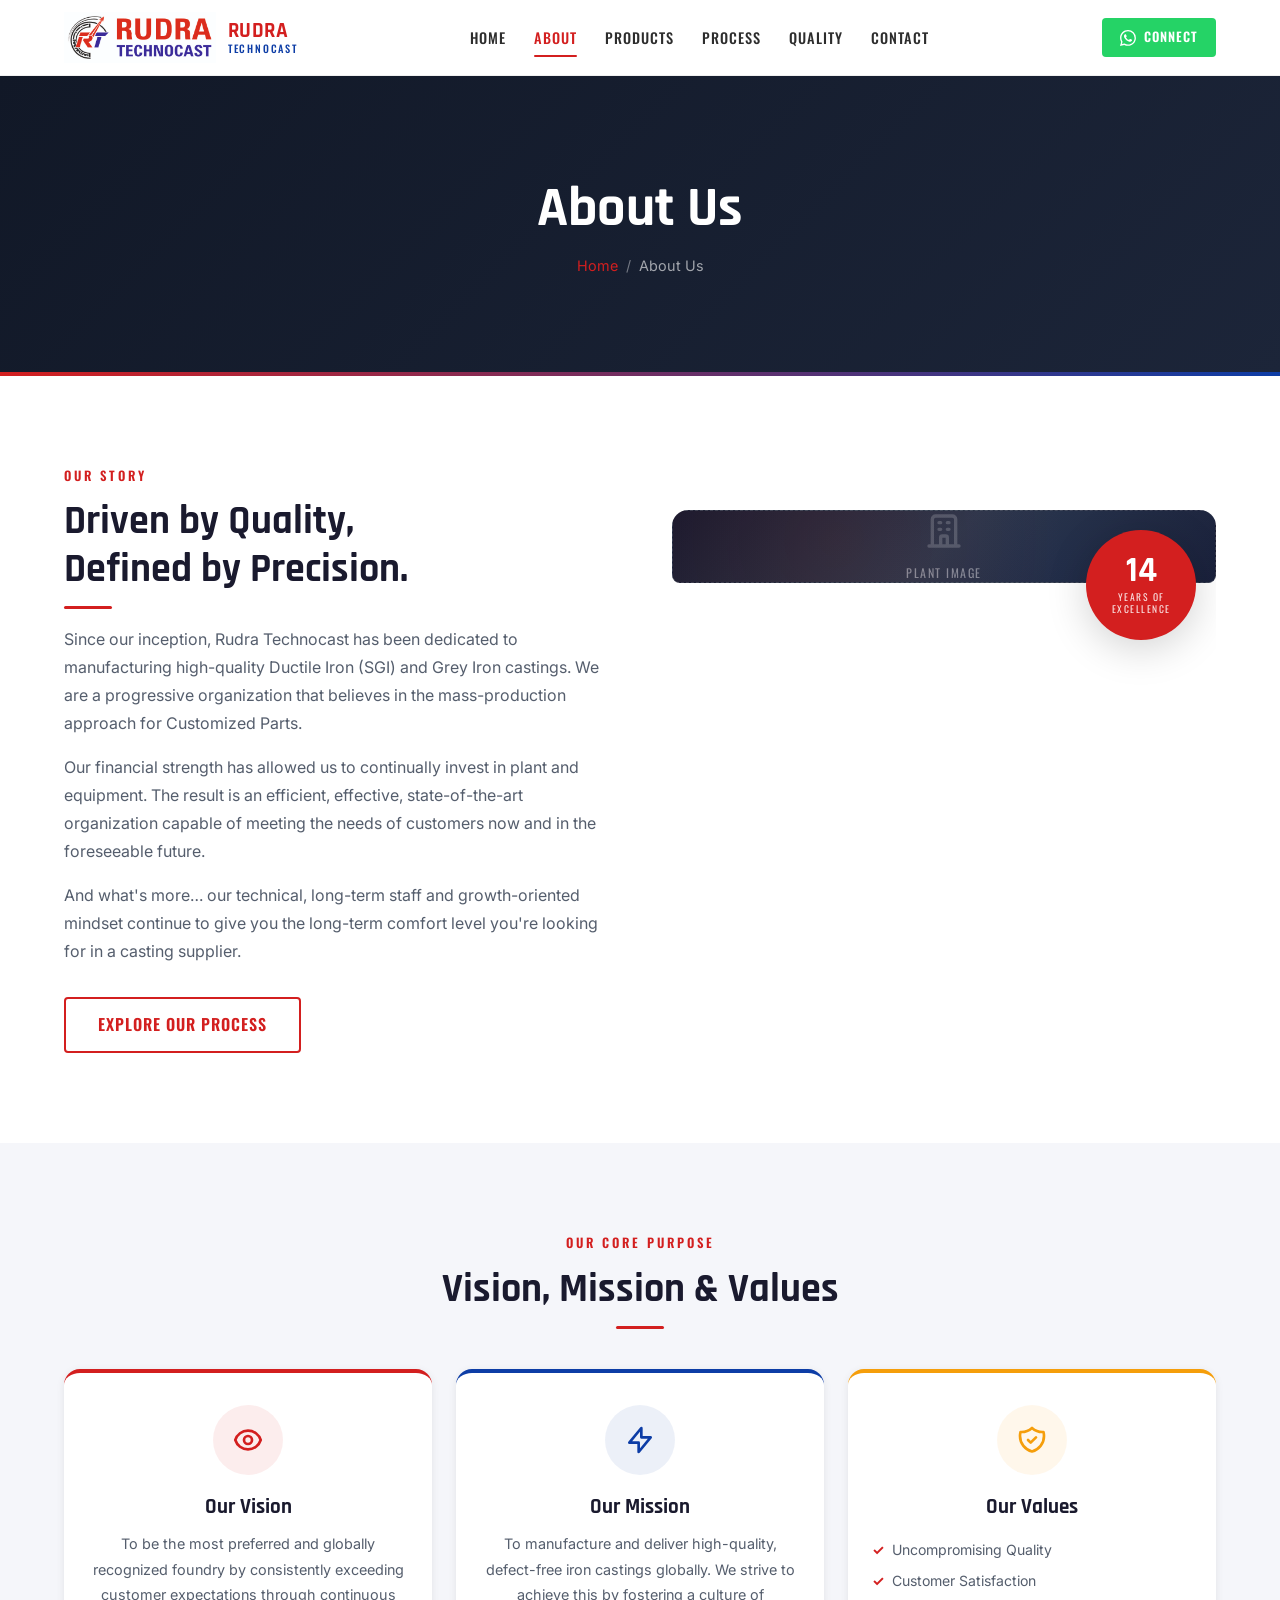
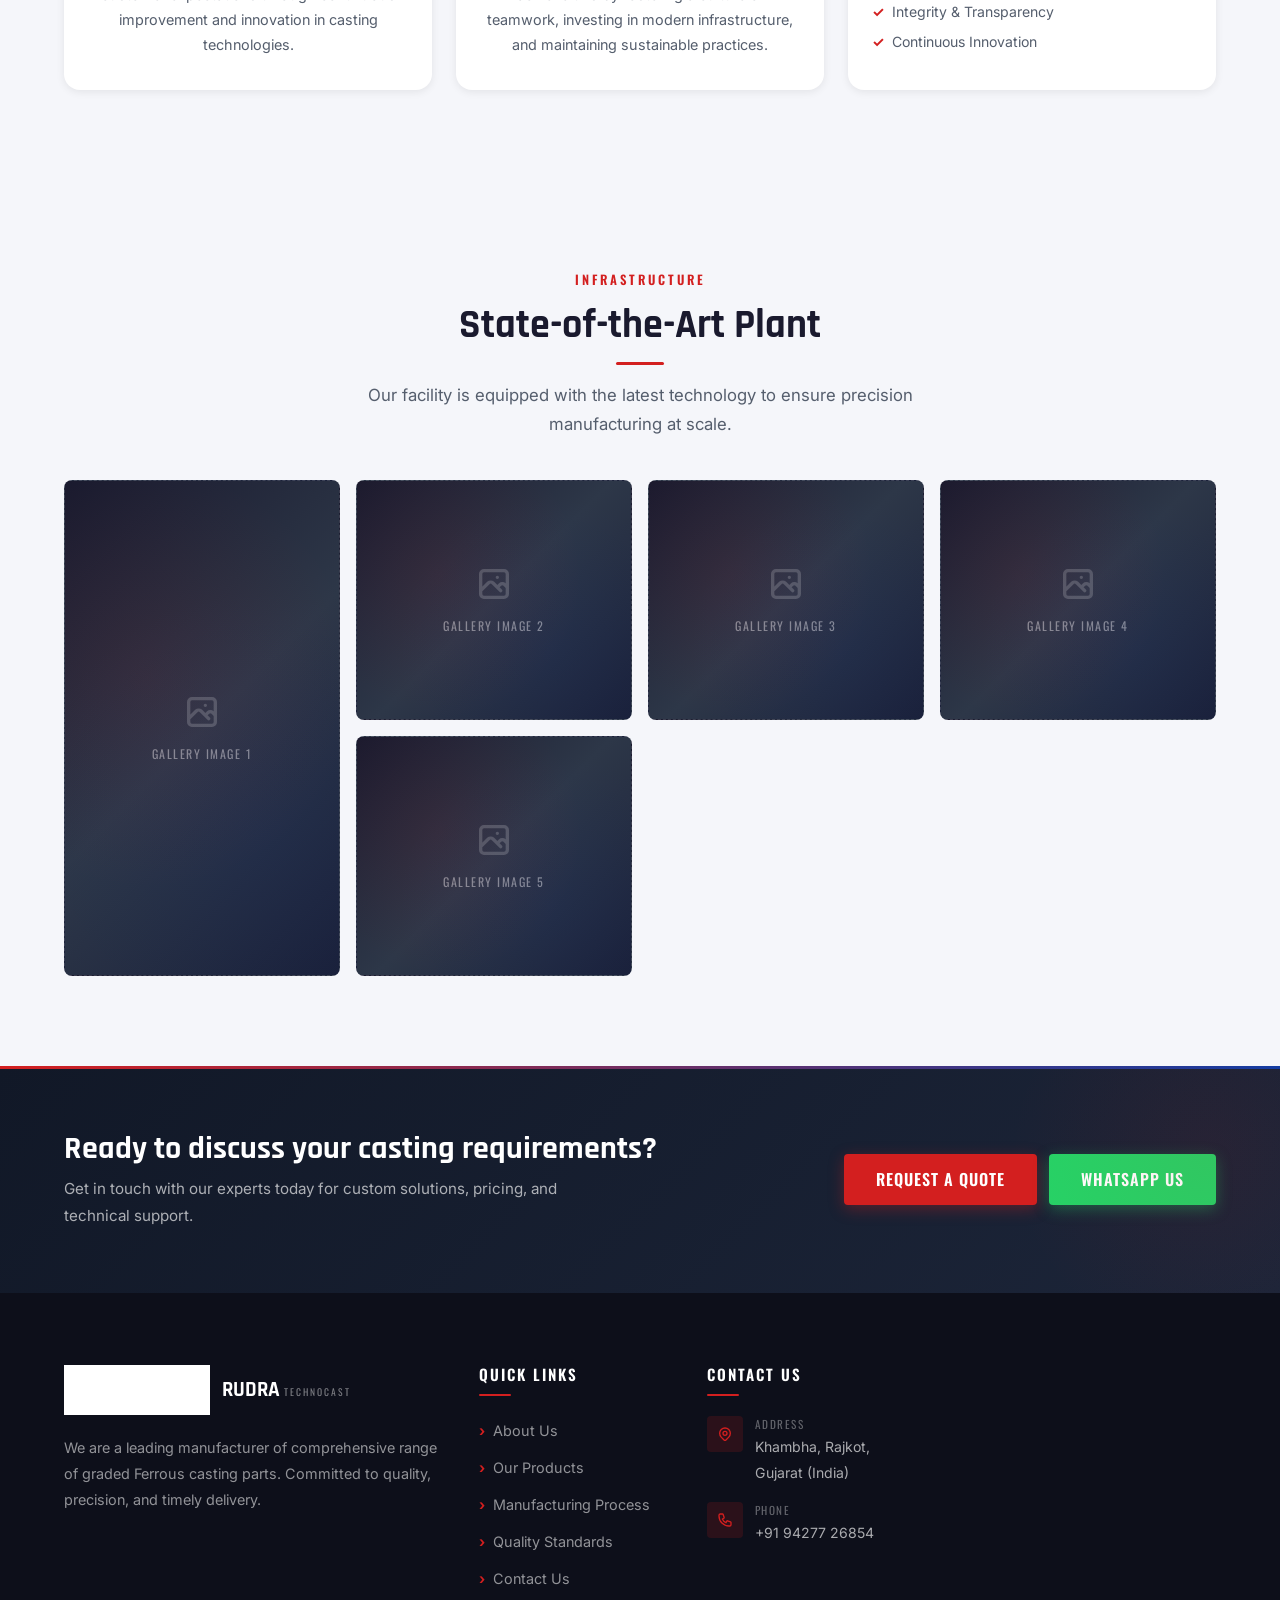
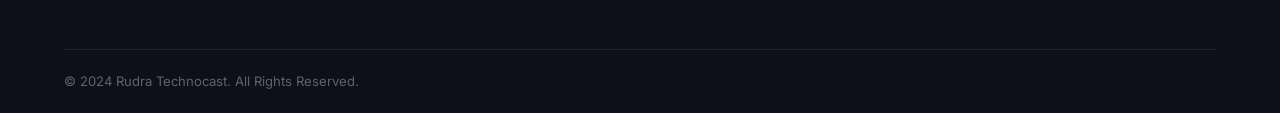
==== about.html @ 31738f76 "feat: initialize full website structure with new page layouts and stylesheet architecture" ====
<!DOCTYPE html>
<html lang="en">
<head>
  <meta charset="UTF-8">
  <meta name="viewport" content="width=device-width, initial-scale=1.0">
  <title>About Us | Rudra Technocast</title>
  <meta name="description" content="Learn about Rudra Technocast, a leading Iron Casting Manufacturer with over 14 years of experience delivering high-quality Ductile and Grey Iron parts.">
  <link rel="stylesheet" href="css/style.css">
  <link rel="stylesheet" href="css/header.css">
  <link rel="stylesheet" href="css/footer.css">
  <link rel="stylesheet" href="css/pages/about.css">
</head>
<body>

  <!-- Sidebar Overlay -->
  <div id="sidebar-overlay" class="sidebar-overlay"></div>

  <!-- Mobile Sidebar (Same as Index) -->
  <aside id="mobile-sidebar" class="mobile-sidebar">
    <div class="sidebar-header">
      <a href="index.html" class="sidebar-logo">
        <img src="RT LOGO.jpg.jpeg" alt="Rudra Technocast">
      </a>
      <button id="sidebar-close" class="sidebar-close" aria-label="Close menu">
        <svg xmlns="http://www.w3.org/2000/svg" fill="none" viewBox="0 0 24 24" stroke="currentColor" stroke-width="2">
          <path stroke-linecap="round" stroke-linejoin="round" d="M6 18L18 6M6 6l12 12" />
        </svg>
      </button>
    </div>
    <nav class="sidebar-nav">
      <a href="index.html">Home</a>
      <a href="about.html" class="active">About Us</a>
      <a href="products.html">Products</a>
      <a href="process.html">Process</a>
      <a href="quality.html">Quality</a>
      <a href="contact.html">Contact</a>
    </nav>
  </aside>

  <!-- Site Header (Same as Index) -->
  <header id="site-header">
    <div class="container header-inner">
      <a href="index.html" class="site-logo">
        <img src="RT LOGO.jpg.jpeg" alt="Rudra Technocast">
        <div class="logo-text">
          <span class="name">RUDRA</span>
          <span class="tagline">TECHNOCAST</span>
        </div>
      </a>

      <nav class="desktop-nav">
        <a href="index.html">Home</a>
        <a href="about.html" class="active">About</a>
        <a href="products.html">Products</a>
        <a href="process.html">Process</a>
        <a href="quality.html">Quality</a>
        <a href="contact.html">Contact</a>
      </nav>

      <div class="header-cta">
        <a href="https://wa.me/919427726854" class="header-wa-btn" target="_blank" rel="noopener">
          <svg xmlns="http://www.w3.org/2000/svg" fill="currentColor" viewBox="0 0 16 16"><path d="M13.601 2.326A7.85 7.85 0 0 0 7.994 0C3.627 0 .068 3.558.064 7.926c0 1.399.366 2.76 1.057 3.965L0 16l4.204-1.102a7.9 7.9 0 0 0 3.79.965h.004c4.368 0 7.926-3.558 7.93-7.93A7.9 7.9 0 0 0 13.6 2.326zM7.994 14.521a6.6 6.6 0 0 1-3.356-.92l-.24-.144-2.494.654.666-2.433-.156-.251a6.56 6.56 0 0 1-1.007-3.505c0-3.626 2.957-6.584 6.591-6.584a6.56 6.56 0 0 1 4.66 1.931 6.56 6.56 0 0 1 1.928 4.66c-.004 3.639-2.961 6.592-6.592 6.592m3.615-4.934c-.197-.099-1.17-.578-1.353-.646-.182-.065-.315-.099-.445.099-.133.197-.513.646-.627.775-.114.133-.232.148-.43.05-.197-.1-.836-.308-1.592-.985-.59-.525-.985-1.175-1.103-1.372-.114-.198-.011-.304.088-.403.087-.088.197-.232.296-.346.1-.114.133-.198.198-.33.065-.134.034-.248-.015-.347-.05-.099-.445-1.076-.612-1.47-.16-.389-.323-.335-.445-.34-.114-.007-.247-.007-.38-.007a.73.73 0 0 0-.529.247c-.182.198-.691.677-.691 1.654s.71 1.916.81 2.049c.098.133 1.394 2.132 3.383 2.992.47.205.84.326 1.129.418.475.152.904.129 1.246.08.38-.058 1.171-.48 1.338-.943.164-.464.164-.86.114-.943-.049-.084-.182-.133-.38-.232z"/></svg>
          Connect
        </a>
        <button id="hamburger-btn" class="hamburger" aria-label="Toggle menu">
          <span></span><span></span><span></span>
        </button>
      </div>
    </div>
  </header>

  <!-- Page Hero -->
  <div class="page-hero">
    <div class="page-hero-content fade-in">
      <h1>About Us</h1>
      <div class="breadcrumb">
        <a href="index.html">Home</a> <span>/</span> About Us
      </div>
    </div>
  </div>

  <!-- Company Story -->
  <section class="section about-story">
    <div class="container">
      <div class="about-story-grid">
        <div class="about-story-text fade-in-left">
          <span class="section-label">Our Story</span>
          <h2 class="section-title">Driven by Quality,<br>Defined by Precision.</h2>
          <p>Since our inception, Rudra Technocast has been dedicated to manufacturing high-quality Ductile Iron (SGI) and Grey Iron castings. We are a progressive organization that believes in the mass-production approach for Customized Parts.</p>
          <p>Our financial strength has allowed us to continually invest in plant and equipment. The result is an efficient, effective, state-of-the-art organization capable of meeting the needs of customers now and in the foreseeable future.</p>
          <p>And what's more… our technical, long-term staff and growth-oriented mindset continue to give you the long-term comfort level you're looking for in a casting supplier.</p>
          <a href="process.html" class="btn btn-outline-red">Explore Our Process</a>
        </div>
        <div class="about-story-img fade-in-right">
          <div class="img-placeholder">
            <svg xmlns="http://www.w3.org/2000/svg" fill="none" viewBox="0 0 24 24" stroke="currentColor" stroke-width="2"><path stroke-linecap="round" stroke-linejoin="round" d="M19 21V5a2 2 0 00-2-2H7a2 2 0 00-2 2v16m14 0h2m-2 0h-5m-9 0H3m2 0h5M9 7h1m-1 4h1m4-4h1m-1 4h1m-5 10v-5a1 1 0 011-1h2a1 1 0 011 1v5m-4 0h4"/></svg>
            Plant Image
          </div>
          <div class="experience-badge">
            <span class="years" data-counter="14">0</span>
            <span class="label">Years Of<br>Excellence</span>
          </div>
        </div>
      </div>
    </div>
  </section>

  <!-- Vision, Mission, Values -->
  <section class="section vision-mission">
    <div class="container">
      <div class="text-center fade-in">
        <span class="section-label">Our Core Purpose</span>
        <h2 class="section-title center">Vision, Mission & Values</h2>
      </div>

      <div class="vm-grid">
        <div class="vm-card vision-card fade-in" style="transition-delay: 0.1s">
          <div class="vm-icon">
            <svg xmlns="http://www.w3.org/2000/svg" fill="none" viewBox="0 0 24 24" stroke="currentColor" stroke-width="2"><path stroke-linecap="round" stroke-linejoin="round" d="M15 12a3 3 0 11-6 0 3 3 0 016 0z"/><path stroke-linecap="round" stroke-linejoin="round" d="M2.458 12C3.732 7.943 7.523 5 12 5c4.478 0 8.268 2.943 9.542 7-1.274 4.057-5.064 7-9.542 7-4.477 0-8.268-2.943-9.542-7z"/></svg>
          </div>
          <h3>Our Vision</h3>
          <p>To be the most preferred and globally recognized foundry by consistently exceeding customer expectations through continuous improvement and innovation in casting technologies.</p>
        </div>

        <div class="vm-card mission-card fade-in" style="transition-delay: 0.2s">
          <div class="vm-icon">
            <svg xmlns="http://www.w3.org/2000/svg" fill="none" viewBox="0 0 24 24" stroke="currentColor" stroke-width="2"><path stroke-linecap="round" stroke-linejoin="round" d="M13 10V3L4 14h7v7l9-11h-7z"/></svg>
          </div>
          <h3>Our Mission</h3>
          <p>To manufacture and deliver high-quality, defect-free iron castings globally. We strive to achieve this by fostering a culture of teamwork, investing in modern infrastructure, and maintaining sustainable practices.</p>
        </div>

        <div class="vm-card values-card fade-in" style="transition-delay: 0.3s">
          <div class="vm-icon">
            <svg xmlns="http://www.w3.org/2000/svg" fill="none" viewBox="0 0 24 24" stroke="currentColor" stroke-width="2"><path stroke-linecap="round" stroke-linejoin="round" d="M9 12l2 2 4-4m5.618-4.016A11.955 11.955 0 0112 2.944a11.955 11.955 0 01-8.618 3.04A12.02 12.02 0 003 9c0 5.591 3.824 10.29 9 11.622 5.176-1.332 9-6.03 9-11.622 0-1.042-.133-2.052-.382-3.016z"/></svg>
          </div>
          <h3>Our Values</h3>
          <ul class="vm-list">
            <li>Uncompromising Quality</li>
            <li>Customer Satisfaction</li>
            <li>Integrity & Transparency</li>
            <li>Continuous Innovation</li>
          </ul>
        </div>
      </div>
    </div>
  </section>

  <!-- Plant Gallery -->
  <section class="section plant-gallery">
    <div class="container">
      <div class="text-center fade-in">
        <span class="section-label">Infrastructure</span>
        <h2 class="section-title center">State-of-the-Art Plant</h2>
        <p class="section-subtitle center">Our facility is equipped with the latest technology to ensure precision manufacturing at scale.</p>
      </div>

      <div class="gallery-grid">
        <div class="gallery-item fade-in">
          <div class="img-placeholder">
            <svg xmlns="http://www.w3.org/2000/svg" fill="none" viewBox="0 0 24 24" stroke="currentColor" stroke-width="2"><path stroke-linecap="round" stroke-linejoin="round" d="M4 16l4.586-4.586a2 2 0 012.828 0L16 16m-2-2l1.586-1.586a2 2 0 012.828 0L20 14m-6-6h.01M6 20h12a2 2 0 002-2V6a2 2 0 00-2-2H6a2 2 0 00-2 2v12a2 2 0 002 2z"/></svg>
            Gallery Image 1
          </div>
          <div class="gallery-overlay">
            <svg xmlns="http://www.w3.org/2000/svg" fill="none" viewBox="0 0 24 24" stroke="currentColor" stroke-width="2"><path stroke-linecap="round" stroke-linejoin="round" d="M21 21l-6-6m2-5a7 7 0 11-14 0 7 7 0 0114 0zM10 7v3m0 0v3m0-3h3m-3 0H7"/></svg>
          </div>
        </div>
        <div class="gallery-item fade-in" style="transition-delay: 0.1s">
          <div class="img-placeholder">
            <svg xmlns="http://www.w3.org/2000/svg" fill="none" viewBox="0 0 24 24" stroke="currentColor" stroke-width="2"><path stroke-linecap="round" stroke-linejoin="round" d="M4 16l4.586-4.586a2 2 0 012.828 0L16 16m-2-2l1.586-1.586a2 2 0 012.828 0L20 14m-6-6h.01M6 20h12a2 2 0 002-2V6a2 2 0 00-2-2H6a2 2 0 00-2 2v12a2 2 0 002 2z"/></svg>
            Gallery Image 2
          </div>
        </div>
        <div class="gallery-item fade-in" style="transition-delay: 0.2s">
          <div class="img-placeholder">
            <svg xmlns="http://www.w3.org/2000/svg" fill="none" viewBox="0 0 24 24" stroke="currentColor" stroke-width="2"><path stroke-linecap="round" stroke-linejoin="round" d="M4 16l4.586-4.586a2 2 0 012.828 0L16 16m-2-2l1.586-1.586a2 2 0 012.828 0L20 14m-6-6h.01M6 20h12a2 2 0 002-2V6a2 2 0 00-2-2H6a2 2 0 00-2 2v12a2 2 0 002 2z"/></svg>
            Gallery Image 3
          </div>
        </div>
        <div class="gallery-item fade-in" style="transition-delay: 0.3s">
          <div class="img-placeholder">
            <svg xmlns="http://www.w3.org/2000/svg" fill="none" viewBox="0 0 24 24" stroke="currentColor" stroke-width="2"><path stroke-linecap="round" stroke-linejoin="round" d="M4 16l4.586-4.586a2 2 0 012.828 0L16 16m-2-2l1.586-1.586a2 2 0 012.828 0L20 14m-6-6h.01M6 20h12a2 2 0 002-2V6a2 2 0 00-2-2H6a2 2 0 00-2 2v12a2 2 0 002 2z"/></svg>
            Gallery Image 4
          </div>
        </div>
        <div class="gallery-item fade-in" style="transition-delay: 0.4s">
          <div class="img-placeholder">
            <svg xmlns="http://www.w3.org/2000/svg" fill="none" viewBox="0 0 24 24" stroke="currentColor" stroke-width="2"><path stroke-linecap="round" stroke-linejoin="round" d="M4 16l4.586-4.586a2 2 0 012.828 0L16 16m-2-2l1.586-1.586a2 2 0 012.828 0L20 14m-6-6h.01M6 20h12a2 2 0 002-2V6a2 2 0 00-2-2H6a2 2 0 00-2 2v12a2 2 0 002 2z"/></svg>
            Gallery Image 5
          </div>
        </div>
      </div>
    </div>
  </section>

  <!-- Pre-Footer CTA (Same as Index) -->
  <section class="cta-strip">
    <div class="container cta-strip-inner fade-in">
      <div class="cta-strip-text">
        <h2>Ready to discuss your casting requirements?</h2>
        <p>Get in touch with our experts today for custom solutions, pricing, and technical support.</p>
      </div>
      <div class="cta-strip-btns">
        <a href="contact.html" class="btn btn-primary">Request a Quote</a>
        <a href="https://wa.me/919427726854" class="btn btn-whatsapp" target="_blank" rel="noopener">WhatsApp Us</a>
      </div>
    </div>
  </section>

  <!-- Site Footer (Same as Index) -->
  <footer id="site-footer">
    <div class="container">
      <div class="footer-grid">
        <div class="footer-col footer-brand">
          <a href="index.html" class="footer-logo">
            <img src="RT LOGO.jpg.jpeg" alt="Rudra Technocast">
            <div class="footer-logo-text">
              <span class="name">RUDRA</span>
              <span class="tagline">TECHNOCAST</span>
            </div>
          </a>
          <p>We are a leading manufacturer of comprehensive range of graded Ferrous casting parts. Committed to quality, precision, and timely delivery.</p>
        </div>

        <div class="footer-col">
          <h4>Quick Links</h4>
          <div class="footer-links">
            <a href="about.html">About Us</a>
            <a href="products.html">Our Products</a>
            <a href="process.html">Manufacturing Process</a>
            <a href="quality.html">Quality Standards</a>
            <a href="contact.html">Contact Us</a>
          </div>
        </div>

        <div class="footer-col">
          <h4>Contact Us</h4>
          <div class="footer-contact">
            <div class="footer-contact-item">
              <div class="icon"><svg xmlns="http://www.w3.org/2000/svg" fill="none" viewBox="0 0 24 24" stroke="currentColor" stroke-width="2"><path stroke-linecap="round" stroke-linejoin="round" d="M17.657 16.657L13.414 20.9a1.998 1.998 0 01-2.827 0l-4.244-4.243a8 8 0 1111.314 0z"/><path stroke-linecap="round" stroke-linejoin="round" d="M15 11a3 3 0 11-6 0 3 3 0 016 0z"/></svg></div>
              <div class="info">
                <span class="label">Address</span>
                <span>Khambha, Rajkot, Gujarat (India)</span>
              </div>
            </div>
            <div class="footer-contact-item">
              <div class="icon"><svg xmlns="http://www.w3.org/2000/svg" fill="none" viewBox="0 0 24 24" stroke="currentColor" stroke-width="2"><path stroke-linecap="round" stroke-linejoin="round" d="M3 5a2 2 0 012-2h3.28a1 1 0 01.948.684l1.498 4.493a1 1 0 01-.502 1.21l-2.257 1.13a11.042 11.042 0 005.516 5.516l1.13-2.257a1 1 0 011.21-.502l4.493 1.498a1 1 0 01.684.949V19a2 2 0 01-2 2h-1C9.716 21 3 14.284 3 6V5z"/></svg></div>
              <div class="info">
                <span class="label">Phone</span>
                <a href="tel:+919427726854">+91 94277 26854</a>
              </div>
            </div>
          </div>
        </div>
      </div>
      <div class="footer-bottom">
        <p>&copy; 2024 Rudra Technocast. All Rights Reserved.</p>
      </div>
    </div>
  </footer>

  <script src="js/main.js"></script>
</body>
</html>
---- css/style.css ----
/* ============================================================
   RUDRA TECHNOCAST — Global Design System
   style.css | Root Variables · Reset · Typography · Utilities
   ============================================================ */

@import url('https://fonts.googleapis.com/css2?family=Rajdhani:wght@400;500;600;700&family=Inter:wght@300;400;500;600;700&family=Oswald:wght@400;500;600;700&display=swap');

/* ── CSS Custom Properties ─────────────────────────────────── */
:root {
  /* Brand Colors (from logo) */
  --red:          #D31F1F;
  --red-dark:     #A81515;
  --red-light:    #E84040;
  --blue:         #0D3DA6;
  --blue-dark:    #082C82;
  --blue-light:   #1A52C5;

  /* Neutral Palette */
  --white:        #FFFFFF;
  --off-white:    #F5F6FA;
  --gray-50:      #F8F9FA;
  --gray-100:     #EFEFEF;
  --gray-200:     #E0E0E0;
  --gray-400:     #9E9E9E;
  --gray-600:     #616161;
  --gray-800:     #2D2D2D;
  --dark:         #111827;
  --dark-alt:     #1C2539;

  /* Functional Colors */
  --whatsapp:     #25D366;
  --whatsapp-dk:  #1ebe5a;
  --text-primary:   #1A1A2E;
  --text-secondary: #555E6D;
  --text-muted:     #8A94A6;

  /* Spacing */
  --sp-1:  4px;
  --sp-2:  8px;
  --sp-3:  12px;
  --sp-4:  16px;
  --sp-5:  20px;
  --sp-6:  24px;
  --sp-8:  32px;
  --sp-10: 40px;
  --sp-12: 48px;
  --sp-16: 64px;
  --sp-20: 80px;
  --sp-24: 96px;

  /* Layout */
  --container:    1200px;
  --header-h:     76px;
  --section-pad:  90px;

  /* Typography */
  --font-heading: 'Rajdhani', sans-serif;
  --font-body:    'Inter', sans-serif;
  --font-label:   'Oswald', sans-serif;

  /* Shadows */
  --shadow-sm:  0 2px 8px rgba(0,0,0,.08);
  --shadow-md:  0 4px 20px rgba(0,0,0,.12);
  --shadow-lg:  0 8px 40px rgba(0,0,0,.18);
  --shadow-xl:  0 16px 60px rgba(0,0,0,.24);

  /* Radius */
  --r-sm: 4px;
  --r-md: 8px;
  --r-lg: 16px;
  --r-xl: 24px;

  /* Transitions */
  --tr-fast:   150ms ease;
  --tr-normal: 280ms ease;
  --tr-slow:   450ms cubic-bezier(.25,.46,.45,.94);
}

/* ── Reset & Base ──────────────────────────────────────────── */
*, *::before, *::after { box-sizing: border-box; margin: 0; padding: 0; }

html {
  font-size: 16px;
  scroll-behavior: smooth;
  -webkit-text-size-adjust: 100%;
}

body {
  font-family: var(--font-body);
  color: var(--text-primary);
  background: var(--white);
  line-height: 1.6;
  overflow-x: hidden;
}

img { display: block; max-width: 100%; height: auto; }
a  { text-decoration: none; color: inherit; }
ul, ol { list-style: none; }
button { cursor: pointer; border: none; background: none; font-family: inherit; }
input, textarea, select { font-family: inherit; }

/* ── Container ────────────────────────────────────────────── */
.container {
  width: 100%;
  max-width: var(--container);
  margin: 0 auto;
  padding: 0 var(--sp-6);
}

/* ── Typography ───────────────────────────────────────────── */
h1, h2, h3, h4, h5, h6 {
  font-family: var(--font-heading);
  line-height: 1.2;
  font-weight: 700;
  color: var(--text-primary);
}

h1 { font-size: clamp(2rem, 5vw, 3.5rem); }
h2 { font-size: clamp(1.6rem, 3.5vw, 2.5rem); }
h3 { font-size: clamp(1.25rem, 2.5vw, 1.8rem); }
h4 { font-size: clamp(1rem, 2vw, 1.35rem); }
h5 { font-size: 1.1rem; }
h6 { font-size: 1rem; }

p {
  font-size: clamp(.9rem, 1.5vw, 1rem);
  color: var(--text-secondary);
  line-height: 1.75;
}

/* ── Section Headings ─────────────────────────────────────── */
.section-label {
  font-family: var(--font-label);
  font-size: .8rem;
  font-weight: 600;
  letter-spacing: 3px;
  text-transform: uppercase;
  color: var(--red);
  display: block;
  margin-bottom: var(--sp-3);
}

.section-title {
  font-family: var(--font-heading);
  font-weight: 700;
  color: var(--text-primary);
  margin-bottom: var(--sp-4);
  position: relative;
}

.section-title.white { color: var(--white); }

.section-title::after {
  content: '';
  display: block;
  width: 48px;
  height: 3px;
  background: var(--red);
  margin-top: var(--sp-3);
  border-radius: 2px;
}

.section-title.center::after { margin-left: auto; margin-right: auto; }

.section-subtitle {
  font-size: clamp(.9rem, 1.5vw, 1.05rem);
  color: var(--text-secondary);
  max-width: 620px;
  line-height: 1.75;
}

.section-subtitle.center { margin: 0 auto; text-align: center; }
.section-subtitle.white { color: rgba(255,255,255,.75); }

/* ── Buttons ──────────────────────────────────────────────── */
.btn {
  display: inline-flex;
  align-items: center;
  gap: var(--sp-2);
  padding: 13px 32px;
  font-family: var(--font-label);
  font-size: 1rem;
  font-weight: 600;
  letter-spacing: 1px;
  text-transform: uppercase;
  border-radius: var(--r-sm);
  transition: all var(--tr-normal);
  position: relative;
  overflow: hidden;
  white-space: nowrap;
}

.btn::before {
  content: '';
  position: absolute;
  inset: 0;
  background: rgba(255,255,255,.12);
  opacity: 0;
  transition: opacity var(--tr-fast);
}

.btn:hover::before { opacity: 1; }

.btn-primary {
  background: var(--red);
  color: var(--white);
  box-shadow: 0 4px 15px rgba(211,31,31,.35);
}
.btn-primary:hover {
  background: var(--red-dark);
  box-shadow: 0 6px 20px rgba(211,31,31,.45);
  transform: translateY(-2px);
}

.btn-secondary {
  background: var(--blue);
  color: var(--white);
  box-shadow: 0 4px 15px rgba(13,61,166,.3);
}
.btn-secondary:hover {
  background: var(--blue-dark);
  transform: translateY(-2px);
}

.btn-outline {
  background: transparent;
  color: var(--white);
  border: 2px solid var(--white);
}
.btn-outline:hover {
  background: var(--white);
  color: var(--red);
}

.btn-outline-red {
  background: transparent;
  color: var(--red);
  border: 2px solid var(--red);
}
.btn-outline-red:hover {
  background: var(--red);
  color: var(--white);
}

.btn-whatsapp {
  background: var(--whatsapp);
  color: var(--white);
  box-shadow: 0 4px 15px rgba(37,211,102,.35);
}
.btn-whatsapp:hover {
  background: var(--whatsapp-dk);
  transform: translateY(-2px);
  box-shadow: 0 6px 20px rgba(37,211,102,.45);
}

.btn-sm {
  padding: 9px 20px;
  font-size: .85rem;
}

.btn-lg {
  padding: 16px 44px;
  font-size: 1.1rem;
}

/* ── Image Placeholder ────────────────────────────────────── */
.img-placeholder {
  background: linear-gradient(135deg, #1a1a2e 0%, #2d3748 50%, #1a2039 100%);
  display: flex;
  flex-direction: column;
  align-items: center;
  justify-content: center;
  color: rgba(255,255,255,.45);
  font-family: var(--font-label);
  font-size: .75rem;
  letter-spacing: 1.5px;
  text-transform: uppercase;
  text-align: center;
  gap: var(--sp-3);
  border: 1px dashed rgba(255,255,255,.15);
  border-radius: var(--r-md);
  position: relative;
  overflow: hidden;
  width: 100%;
}

.img-placeholder::before {
  content: '';
  position: absolute;
  inset: 0;
  background: radial-gradient(circle at 30% 40%, rgba(211,31,31,.08) 0%, transparent 60%),
              radial-gradient(circle at 70% 70%, rgba(13,61,166,.08) 0%, transparent 60%);
}

.img-placeholder svg {
  width: 40px;
  height: 40px;
  opacity: .4;
}

/* ── Section Utilities ────────────────────────────────────── */
.section { padding: var(--section-pad) 0; }
.section-sm { padding: 60px 0; }
.section-lg { padding: 120px 0; }

.bg-white   { background: var(--white); }
.bg-gray    { background: var(--off-white); }
.bg-dark    { background: var(--dark); }
.bg-dark-alt{ background: var(--dark-alt); }
.bg-red     { background: var(--red); }
.bg-blue    { background: var(--blue); }

.text-center { text-align: center; }
.text-white  { color: var(--white); }
.text-red    { color: var(--red); }

/* ── Grid Utilities ───────────────────────────────────────── */
.grid-2 { display: grid; grid-template-columns: repeat(2, 1fr); gap: var(--sp-8); }
.grid-3 { display: grid; grid-template-columns: repeat(3, 1fr); gap: var(--sp-6); }
.grid-4 { display: grid; grid-template-columns: repeat(4, 1fr); gap: var(--sp-6); }

/* ── Divider ──────────────────────────────────────────────── */
.divider {
  width: 56px; height: 4px;
  background: linear-gradient(90deg, var(--red), var(--blue));
  border-radius: 2px;
  margin: var(--sp-4) 0;
}
.divider.center { margin: var(--sp-4) auto; }

/* ── Page Hero Banner ─────────────────────────────────────── */
.page-hero {
  height: 300px;
  background: linear-gradient(135deg, var(--dark) 0%, var(--dark-alt) 100%);
  display: flex;
  align-items: center;
  justify-content: center;
  text-align: center;
  margin-top: var(--header-h);
  position: relative;
  overflow: hidden;
}

.page-hero::before {
  content: '';
  position: absolute;
  inset: 0;
  background: url('../assets/images/hero/hero-bg.jpg') center/cover no-repeat;
  opacity: .18;
}

.page-hero::after {
  content: '';
  position: absolute;
  bottom: 0; left: 0;
  width: 100%; height: 4px;
  background: linear-gradient(90deg, var(--red), var(--blue));
}

.page-hero-content { position: relative; z-index: 1; }

.page-hero-content h1 {
  color: var(--white);
  margin-bottom: var(--sp-3);
}

.breadcrumb {
  display: flex;
  align-items: center;
  gap: var(--sp-2);
  justify-content: center;
  font-size: .9rem;
  color: rgba(255,255,255,.6);
}

.breadcrumb a { color: var(--red); }
.breadcrumb a:hover { color: var(--red-light); }
.breadcrumb span { color: rgba(255,255,255,.4); }

/* ── Scrollbar ────────────────────────────────────────────── */
::-webkit-scrollbar { width: 6px; }
::-webkit-scrollbar-track { background: var(--gray-100); }
::-webkit-scrollbar-thumb { background: var(--red); border-radius: 3px; }

/* ── Selection ────────────────────────────────────────────── */
::selection { background: var(--red); color: var(--white); }

/* ── Fade-in Animation (Intersection Observer) ────────────── */
.fade-in {
  opacity: 0;
  transform: translateY(30px);
  transition: opacity .6s ease, transform .6s ease;
}
.fade-in.visible {
  opacity: 1;
  transform: translateY(0);
}

.fade-in-left {
  opacity: 0;
  transform: translateX(-40px);
  transition: opacity .6s ease, transform .6s ease;
}
.fade-in-left.visible {
  opacity: 1;
  transform: translateX(0);
}

.fade-in-right {
  opacity: 0;
  transform: translateX(40px);
  transition: opacity .6s ease, transform .6s ease;
}
.fade-in-right.visible {
  opacity: 1;
  transform: translateX(0);
}

/* ── Responsive ───────────────────────────────────────────── */
@media (max-width: 1023px) {
  :root { --section-pad: 70px; }
  .grid-4 { grid-template-columns: repeat(2, 1fr); }
}

@media (max-width: 767px) {
  :root { --section-pad: 56px; --header-h: 64px; }
  .grid-2, .grid-3, .grid-4 { grid-template-columns: 1fr; }
  .container { padding: 0 var(--sp-4); }
  .page-hero { height: 220px; }
  .section-subtitle { font-size: .9rem; }
}
---- css/header.css ----
/* ============================================================
   RUDRA TECHNOCAST — Header & Navigation
   header.css | Sticky Navbar · Mobile Sidebar
   ============================================================ */

/* ── Header Shell ─────────────────────────────────────────── */
#site-header {
  position: fixed;
  top: 0; left: 0;
  width: 100%;
  height: var(--header-h);
  z-index: 1000;
  background: var(--white);
  border-bottom: 1px solid rgba(0,0,0,.06);
  transition: box-shadow var(--tr-normal), background var(--tr-normal);
}

#site-header.scrolled {
  box-shadow: 0 2px 24px rgba(0,0,0,.13);
}

/* ── Header Inner ─────────────────────────────────────────── */
.header-inner {
  display: flex;
  align-items: center;
  justify-content: space-between;
  height: 100%;
  gap: var(--sp-6);
}

/* ── Logo ─────────────────────────────────────────────────── */
.site-logo {
  display: flex;
  align-items: center;
  gap: var(--sp-3);
  flex-shrink: 0;
  text-decoration: none;
}

.site-logo img {
  height: 52px;
  width: auto;
  object-fit: contain;
}

.logo-text {
  display: flex;
  flex-direction: column;
  line-height: 1.1;
}

.logo-text .name {
  font-family: var(--font-heading);
  font-size: 1.3rem;
  font-weight: 700;
  color: var(--red);
  letter-spacing: .5px;
}

.logo-text .tagline {
  font-size: .65rem;
  font-family: var(--font-label);
  letter-spacing: 1.8px;
  text-transform: uppercase;
  color: var(--blue);
  font-weight: 500;
}

/* ── Desktop Nav ──────────────────────────────────────────── */
.desktop-nav {
  display: flex;
  align-items: center;
  gap: var(--sp-1);
}

.desktop-nav a {
  font-family: var(--font-label);
  font-size: .9rem;
  font-weight: 500;
  letter-spacing: 1px;
  text-transform: uppercase;
  color: var(--gray-800);
  padding: var(--sp-2) var(--sp-3);
  border-radius: var(--r-sm);
  position: relative;
  transition: color var(--tr-fast);
}

.desktop-nav a::after {
  content: '';
  position: absolute;
  bottom: 0; left: var(--sp-3); right: var(--sp-3);
  height: 2px;
  background: var(--red);
  transform: scaleX(0);
  transform-origin: left;
  transition: transform var(--tr-normal);
  border-radius: 1px;
}

.desktop-nav a:hover { color: var(--red); }
.desktop-nav a:hover::after { transform: scaleX(1); }
.desktop-nav a.active { color: var(--red); }
.desktop-nav a.active::after { transform: scaleX(1); }

/* ── Header CTA ───────────────────────────────────────────── */
.header-cta {
  display: flex;
  align-items: center;
  gap: var(--sp-3);
  flex-shrink: 0;
}

.header-wa-btn {
  display: inline-flex;
  align-items: center;
  gap: var(--sp-2);
  padding: 9px 18px;
  background: var(--whatsapp);
  color: var(--white);
  font-family: var(--font-label);
  font-size: .8rem;
  font-weight: 600;
  letter-spacing: 1px;
  text-transform: uppercase;
  border-radius: var(--r-sm);
  transition: background var(--tr-fast), transform var(--tr-fast);
}

.header-wa-btn:hover {
  background: var(--whatsapp-dk);
  transform: translateY(-1px);
}

.header-wa-btn svg { width: 16px; height: 16px; flex-shrink: 0; }

/* ── Hamburger Button ─────────────────────────────────────── */
.hamburger {
  display: none;
  flex-direction: column;
  justify-content: center;
  align-items: center;
  width: 44px;
  height: 44px;
  gap: 5px;
  border-radius: var(--r-sm);
  background: transparent;
  transition: background var(--tr-fast);
  flex-shrink: 0;
}

.hamburger:hover { background: var(--gray-100); }

.hamburger span {
  display: block;
  width: 24px;
  height: 2px;
  background: var(--dark);
  border-radius: 2px;
  transition: transform var(--tr-normal), opacity var(--tr-normal), width var(--tr-normal);
  transform-origin: center;
}

.hamburger.open span:nth-child(1) { transform: translateY(7px) rotate(45deg); }
.hamburger.open span:nth-child(2) { opacity: 0; width: 0; }
.hamburger.open span:nth-child(3) { transform: translateY(-7px) rotate(-45deg); }

/* ── Sidebar Overlay ──────────────────────────────────────── */
.sidebar-overlay {
  display: none;
  position: fixed;
  inset: 0;
  background: rgba(0,0,0,.55);
  z-index: 1100;
  opacity: 0;
  transition: opacity var(--tr-normal);
  backdrop-filter: blur(2px);
}

.sidebar-overlay.active {
  display: block;
  opacity: 1;
}

/* ── Mobile Sidebar ───────────────────────────────────────── */
.mobile-sidebar {
  position: fixed;
  top: 0; left: 0;
  width: 300px;
  max-width: 88vw;
  height: 100dvh;
  background: var(--white);
  z-index: 1200;
  transform: translateX(-100%);
  transition: transform var(--tr-slow);
  display: flex;
  flex-direction: column;
  overflow-y: auto;
  box-shadow: var(--shadow-xl);
}

.mobile-sidebar.open { transform: translateX(0); }

/* Sidebar Header */
.sidebar-header {
  display: flex;
  align-items: center;
  justify-content: space-between;
  padding: var(--sp-4) var(--sp-5);
  border-bottom: 1px solid var(--gray-200);
  background: var(--dark);
  flex-shrink: 0;
}

.sidebar-logo img {
  height: 44px;
  width: auto;
  filter: brightness(0) invert(1);
}

.sidebar-close {
  width: 36px; height: 36px;
  display: flex; align-items: center; justify-content: center;
  border-radius: 50%;
  background: rgba(255,255,255,.1);
  color: var(--white);
  transition: background var(--tr-fast);
}
.sidebar-close:hover { background: var(--red); }
.sidebar-close svg { width: 20px; height: 20px; }

/* Sidebar Nav */
.sidebar-nav {
  flex: 1;
  padding: var(--sp-5) 0;
}

.sidebar-nav a {
  display: flex;
  align-items: center;
  gap: var(--sp-3);
  padding: var(--sp-4) var(--sp-5);
  font-family: var(--font-label);
  font-size: 1rem;
  font-weight: 500;
  letter-spacing: 1px;
  text-transform: uppercase;
  color: var(--gray-800);
  border-left: 3px solid transparent;
  transition: all var(--tr-fast);
}

.sidebar-nav a:hover,
.sidebar-nav a.active {
  color: var(--red);
  border-left-color: var(--red);
  background: rgba(211,31,31,.05);
}

.sidebar-nav a svg {
  width: 18px; height: 18px;
  color: var(--gray-400);
  transition: color var(--tr-fast);
}

.sidebar-nav a:hover svg,
.sidebar-nav a.active svg { color: var(--red); }

/* Sidebar Divider */
.sidebar-divider {
  height: 1px;
  background: var(--gray-200);
  margin: var(--sp-3) var(--sp-5);
}

/* Sidebar Footer CTAs */
.sidebar-footer {
  padding: var(--sp-5);
  border-top: 1px solid var(--gray-200);
  display: flex;
  flex-direction: column;
  gap: var(--sp-3);
  flex-shrink: 0;
}

.sidebar-footer .btn {
  width: 100%;
  justify-content: center;
}

.sidebar-contact-info {
  padding: var(--sp-3) var(--sp-5);
  display: flex;
  flex-direction: column;
  gap: var(--sp-3);
  background: var(--gray-50);
  border-top: 1px solid var(--gray-200);
}

.sidebar-contact-item {
  display: flex;
  align-items: center;
  gap: var(--sp-3);
  font-size: .85rem;
  color: var(--text-secondary);
}

.sidebar-contact-item svg {
  width: 16px; height: 16px;
  color: var(--red);
  flex-shrink: 0;
}

/* ── Floating CTAs ────────────────────────────────────────── */
.floating-ctas {
  position: fixed;
  bottom: var(--sp-6);
  right: var(--sp-6);
  display: flex;
  flex-direction: column;
  gap: var(--sp-3);
  z-index: 900;
}

.float-btn {
  width: 54px; height: 54px;
  border-radius: 50%;
  display: flex;
  align-items: center;
  justify-content: center;
  box-shadow: var(--shadow-lg);
  transition: transform var(--tr-normal), box-shadow var(--tr-normal);
  position: relative;
}

.float-btn:hover {
  transform: scale(1.12);
  box-shadow: var(--shadow-xl);
}

.float-btn svg { width: 26px; height: 26px; }

.float-wa {
  background: var(--whatsapp);
  color: var(--white);
  animation: float-pulse 2.5s ease-in-out infinite;
}

.float-email {
  background: var(--red);
  color: var(--white);
}

.float-top {
  background: var(--blue);
  color: var(--white);
  opacity: 0;
  pointer-events: none;
  transition: opacity var(--tr-normal), transform var(--tr-normal);
}

.float-top.show {
  opacity: 1;
  pointer-events: all;
}

/* Tooltip */
.float-btn::before {
  content: attr(data-tip);
  position: absolute;
  right: calc(100% + 12px);
  top: 50%;
  transform: translateY(-50%);
  background: var(--dark);
  color: var(--white);
  font-family: var(--font-body);
  font-size: .75rem;
  padding: 5px 10px;
  border-radius: var(--r-sm);
  white-space: nowrap;
  opacity: 0;
  pointer-events: none;
  transition: opacity var(--tr-fast);
}

.float-btn:hover::before { opacity: 1; }

@keyframes float-pulse {
  0%, 100% { box-shadow: 0 0 0 0 rgba(37,211,102,.5); }
  50%       { box-shadow: 0 0 0 14px rgba(37,211,102,0); }
}

/* ── Responsive ───────────────────────────────────────────── */
@media (min-width: 1024px) {
  .hamburger { display: none; }
  .mobile-sidebar, .sidebar-overlay { display: none !important; }
}

@media (max-width: 1023px) {
  .desktop-nav { display: none; }
  .hamburger { display: flex; }
  .header-cta .header-wa-btn { display: none; }
}

@media (max-width: 767px) {
  .site-logo img { height: 40px; }
  .logo-text .name { font-size: 1.1rem; }
  .floating-ctas { bottom: var(--sp-4); right: var(--sp-4); }
  .float-btn { width: 48px; height: 48px; }
  .float-btn svg { width: 22px; height: 22px; }
  .float-btn::before { display: none; }
}
---- css/footer.css ----
/* ============================================================
   RUDRA TECHNOCAST — Footer
   footer.css
   ============================================================ */

/* ── CTA Strip (above footer) ─────────────────────────────── */
.cta-strip {
  background: linear-gradient(135deg, var(--dark) 0%, var(--dark-alt) 100%);
  padding: 64px 0;
  position: relative;
  overflow: hidden;
}

.cta-strip::before {
  content: '';
  position: absolute;
  top: 0; left: 0; right: 0;
  height: 3px;
  background: linear-gradient(90deg, var(--red), var(--blue));
}

.cta-strip::after {
  content: '';
  position: absolute;
  top: -50%; right: -10%;
  width: 400px; height: 400px;
  border-radius: 50%;
  background: radial-gradient(circle, rgba(211,31,31,.07) 0%, transparent 70%);
  pointer-events: none;
}

.cta-strip-inner {
  display: flex;
  align-items: center;
  justify-content: space-between;
  gap: var(--sp-8);
  flex-wrap: wrap;
}

.cta-strip-text h2 {
  color: var(--white);
  font-size: clamp(1.4rem, 3vw, 2rem);
  margin-bottom: var(--sp-2);
}

.cta-strip-text p {
  color: rgba(255,255,255,.65);
  font-size: .95rem;
  max-width: 500px;
}

.cta-strip-btns {
  display: flex;
  gap: var(--sp-3);
  flex-wrap: wrap;
  flex-shrink: 0;
}

/* ── Footer ───────────────────────────────────────────────── */
#site-footer {
  background: #0D0F1A;
  color: rgba(255,255,255,.7);
  padding: 72px 0 0;
}

.footer-grid {
  display: grid;
  grid-template-columns: 2fr 1fr 1fr 1.5fr;
  gap: var(--sp-10);
  padding-bottom: 56px;
  border-bottom: 1px solid rgba(255,255,255,.08);
}

/* Footer Brand Column */
.footer-brand {}

.footer-logo {
  display: flex;
  align-items: center;
  gap: var(--sp-3);
  margin-bottom: var(--sp-5);
}

.footer-logo img {
  height: 50px;
  width: auto;
  filter: brightness(0) invert(1);
}

.footer-logo-text .name {
  font-family: var(--font-heading);
  font-size: 1.3rem;
  font-weight: 700;
  color: var(--white);
}

.footer-logo-text .tagline {
  font-size: .6rem;
  font-family: var(--font-label);
  letter-spacing: 2px;
  text-transform: uppercase;
  color: rgba(255,255,255,.45);
}

.footer-brand p {
  color: rgba(255,255,255,.55);
  font-size: .9rem;
  line-height: 1.8;
  margin-bottom: var(--sp-5);
}

.footer-social {
  display: flex;
  gap: var(--sp-3);
}

.footer-social-btn {
  width: 38px; height: 38px;
  border-radius: 50%;
  border: 1px solid rgba(255,255,255,.15);
  display: flex; align-items: center; justify-content: center;
  color: rgba(255,255,255,.55);
  transition: all var(--tr-fast);
}

.footer-social-btn:hover {
  border-color: var(--red);
  background: var(--red);
  color: var(--white);
  transform: translateY(-2px);
}

.footer-social-btn svg { width: 16px; height: 16px; }

/* Footer Column Headings */
.footer-col h4 {
  font-family: var(--font-label);
  font-size: .95rem;
  font-weight: 600;
  letter-spacing: 2px;
  text-transform: uppercase;
  color: var(--white);
  margin-bottom: var(--sp-5);
  position: relative;
  padding-bottom: var(--sp-3);
}

.footer-col h4::after {
  content: '';
  position: absolute;
  bottom: 0; left: 0;
  width: 32px; height: 2px;
  background: var(--red);
  border-radius: 1px;
}

/* Footer Nav Links */
.footer-links {
  display: flex;
  flex-direction: column;
  gap: var(--sp-2);
}

.footer-links a {
  color: rgba(255,255,255,.55);
  font-size: .9rem;
  display: flex;
  align-items: center;
  gap: var(--sp-2);
  transition: color var(--tr-fast), gap var(--tr-fast);
  padding: 3px 0;
}

.footer-links a::before {
  content: '›';
  color: var(--red);
  font-weight: 700;
  transition: margin var(--tr-fast);
}

.footer-links a:hover {
  color: var(--white);
  gap: calc(var(--sp-2) + 4px);
}

/* Footer Contact Info */
.footer-contact {
  display: flex;
  flex-direction: column;
  gap: var(--sp-4);
}

.footer-contact-item {
  display: flex;
  gap: var(--sp-3);
  align-items: flex-start;
}

.footer-contact-item .icon {
  width: 36px; height: 36px;
  border-radius: var(--r-sm);
  background: rgba(211,31,31,.15);
  display: flex; align-items: center; justify-content: center;
  flex-shrink: 0;
}

.footer-contact-item .icon svg {
  width: 16px; height: 16px;
  color: var(--red);
}

.footer-contact-item .info {
  flex: 1;
}

.footer-contact-item .label {
  font-family: var(--font-label);
  font-size: .7rem;
  letter-spacing: 1.5px;
  text-transform: uppercase;
  color: rgba(255,255,255,.35);
  display: block;
  margin-bottom: 2px;
}

.footer-contact-item a,
.footer-contact-item span {
  font-size: .88rem;
  color: rgba(255,255,255,.65);
  line-height: 1.5;
  transition: color var(--tr-fast);
}

.footer-contact-item a:hover { color: var(--white); }

/* ── Footer Bottom ────────────────────────────────────────── */
.footer-bottom {
  padding: var(--sp-5) 0;
  display: flex;
  align-items: center;
  justify-content: space-between;
  gap: var(--sp-4);
  flex-wrap: wrap;
}

.footer-bottom p {
  font-size: .82rem;
  color: rgba(255,255,255,.35);
}

.footer-bottom a { color: var(--red); transition: color var(--tr-fast); }
.footer-bottom a:hover { color: var(--red-light); }

.footer-bottom-links {
  display: flex;
  gap: var(--sp-5);
}

.footer-bottom-links a {
  font-size: .82rem;
  color: rgba(255,255,255,.35);
  transition: color var(--tr-fast);
}

.footer-bottom-links a:hover { color: rgba(255,255,255,.7); }

/* ── Responsive ───────────────────────────────────────────── */
@media (max-width: 1023px) {
  .footer-grid { grid-template-columns: 1fr 1fr; gap: var(--sp-8); }
  .footer-brand { grid-column: 1 / -1; }
}

@media (max-width: 767px) {
  .footer-grid { grid-template-columns: 1fr; gap: var(--sp-6); }
  .footer-brand { grid-column: auto; }
  .cta-strip-inner { flex-direction: column; text-align: center; }
  .cta-strip-btns { justify-content: center; }
  .footer-bottom { flex-direction: column; text-align: center; }
  .footer-bottom-links { flex-wrap: wrap; justify-content: center; gap: var(--sp-3); }
}
---- css/pages/about.css ----
/* ============================================================
   RUDRA TECHNOCAST — About Page Styles
   ============================================================ */

/* ── Company Story ────────────────────────────────────────── */
.about-story {
  background: var(--white);
}

.about-story-grid {
  display: grid;
  grid-template-columns: 1fr 1fr;
  gap: var(--sp-16);
  align-items: center;
}

.about-story-text p { margin-bottom: var(--sp-4); }

.about-story-text .btn { margin-top: var(--sp-4); }

.about-story-img {
  position: relative;
  height: 500px;
  border-radius: var(--r-lg);
  overflow: hidden;
}

.about-story-img img {
  width: 100%; height: 100%;
  object-fit: cover;
}

.experience-badge {
  position: absolute;
  top: var(--sp-5);
  right: var(--sp-5);
  width: 110px; height: 110px;
  border-radius: 50%;
  background: var(--red);
  display: flex;
  flex-direction: column;
  align-items: center;
  justify-content: center;
  text-align: center;
  color: var(--white);
  box-shadow: var(--shadow-lg);
  z-index: 2;
}

.experience-badge .years {
  font-family: var(--font-heading);
  font-size: 2.2rem;
  font-weight: 700;
  line-height: 1;
}

.experience-badge .label {
  font-family: var(--font-label);
  font-size: .6rem;
  letter-spacing: 1.5px;
  text-transform: uppercase;
  opacity: .85;
  margin-top: 2px;
  padding: 0 var(--sp-2);
  line-height: 1.3;
}

/* ── Vision & Mission ─────────────────────────────────────── */
.vision-mission { background: var(--off-white); }

.vm-grid {
  display: grid;
  grid-template-columns: repeat(3, 1fr);
  gap: var(--sp-6);
  margin-top: var(--sp-10);
}

.vm-card {
  background: var(--white);
  border-radius: var(--r-lg);
  padding: var(--sp-8) var(--sp-6);
  box-shadow: var(--shadow-sm);
  border-top: 4px solid transparent;
  transition: all var(--tr-normal);
  text-align: center;
}

.vm-card.vision-card   { border-top-color: var(--red); }
.vm-card.mission-card  { border-top-color: var(--blue); }
.vm-card.values-card   { border-top-color: #F59E0B; }

.vm-card:hover { transform: translateY(-5px); box-shadow: var(--shadow-md); }

.vm-icon {
  width: 70px; height: 70px;
  border-radius: 50%;
  display: flex; align-items: center; justify-content: center;
  margin: 0 auto var(--sp-5);
}

.vision-card .vm-icon  { background: rgba(211,31,31,.08); }
.mission-card .vm-icon { background: rgba(13,61,166,.08); }
.values-card  .vm-icon { background: rgba(245,158,11,.08); }

.vm-icon svg { width: 32px; height: 32px; }
.vision-card  .vm-icon svg { color: var(--red); }
.mission-card .vm-icon svg { color: var(--blue); }
.values-card  .vm-icon svg { color: #F59E0B; }

.vm-card h3 { font-size: 1.3rem; margin-bottom: var(--sp-3); }

.vm-card p {
  font-size: .9rem;
  color: var(--text-secondary);
  line-height: 1.75;
}

.vm-list {
  list-style: none;
  padding: 0;
  margin-top: var(--sp-4);
  text-align: left;
}

.vm-list li {
  display: flex;
  align-items: center;
  gap: var(--sp-2);
  font-size: .88rem;
  color: var(--text-secondary);
  padding: var(--sp-1) 0;
}

.vm-list li::before {
  content: '✓';
  color: var(--red);
  font-weight: 700;
  flex-shrink: 0;
}

/* ── Key Strengths ────────────────────────────────────────── */
.key-strengths { background: var(--white); }

.strengths-grid {
  display: grid;
  grid-template-columns: repeat(3, 1fr);
  gap: var(--sp-6);
  margin-top: var(--sp-10);
}

.strength-card {
  padding: var(--sp-6) var(--sp-5);
  border: 1px solid var(--gray-200);
  border-radius: var(--r-md);
  display: flex;
  gap: var(--sp-4);
  align-items: flex-start;
  transition: all var(--tr-normal);
}

.strength-card:hover {
  border-color: var(--red);
  box-shadow: var(--shadow-md);
  transform: translateY(-3px);
}

.strength-icon {
  width: 52px; height: 52px;
  border-radius: var(--r-sm);
  background: linear-gradient(135deg, var(--red), var(--red-dark));
  display: flex; align-items: center; justify-content: center;
  flex-shrink: 0;
}

.strength-icon svg { width: 24px; height: 24px; color: var(--white); }

.strength-text h4 { font-size: 1rem; margin-bottom: var(--sp-2); }

.strength-text p {
  font-size: .85rem;
  color: var(--text-secondary);
  line-height: 1.6;
}

/* ── Plant Gallery ────────────────────────────────────────── */
.plant-gallery { background: var(--off-white); }

.gallery-grid {
  display: grid;
  grid-template-columns: repeat(4, 1fr);
  grid-template-rows: 240px 240px;
  gap: var(--sp-4);
  margin-top: var(--sp-10);
}

.gallery-item {
  border-radius: var(--r-md);
  overflow: hidden;
  position: relative;
  cursor: pointer;
}

.gallery-item:first-child {
  grid-row: 1 / 3;
  grid-column: 1 / 2;
}

.gallery-item img {
  width: 100%; height: 100%;
  object-fit: cover;
  transition: transform var(--tr-slow);
}

.gallery-item .img-placeholder { height: 100%; border-radius: 0; }

.gallery-item:hover img { transform: scale(1.06); }

.gallery-overlay {
  position: absolute;
  inset: 0;
  background: rgba(0,0,0,.4);
  display: flex; align-items: center; justify-content: center;
  opacity: 0;
  transition: opacity var(--tr-normal);
}

.gallery-item:hover .gallery-overlay { opacity: 1; }

.gallery-overlay svg { width: 32px; height: 32px; color: var(--white); }

/* ── Responsive About ─────────────────────────────────────── */
@media (max-width: 1023px) {
  .vm-grid         { grid-template-columns: repeat(2, 1fr); }
  .strengths-grid  { grid-template-columns: repeat(2, 1fr); }
  .gallery-grid    { grid-template-columns: repeat(2, 1fr); grid-template-rows: auto; }
  .gallery-item:first-child { grid-row: auto; grid-column: auto; }
}

@media (max-width: 767px) {
  .about-story-grid { grid-template-columns: 1fr; gap: var(--sp-8); }
  .about-story-img  { height: 280px; order: -1; }
  .vm-grid          { grid-template-columns: 1fr; }
  .strengths-grid   { grid-template-columns: 1fr; }
  .gallery-grid     { grid-template-columns: 1fr; grid-template-rows: auto; }
  .gallery-item     { height: 200px; }
}
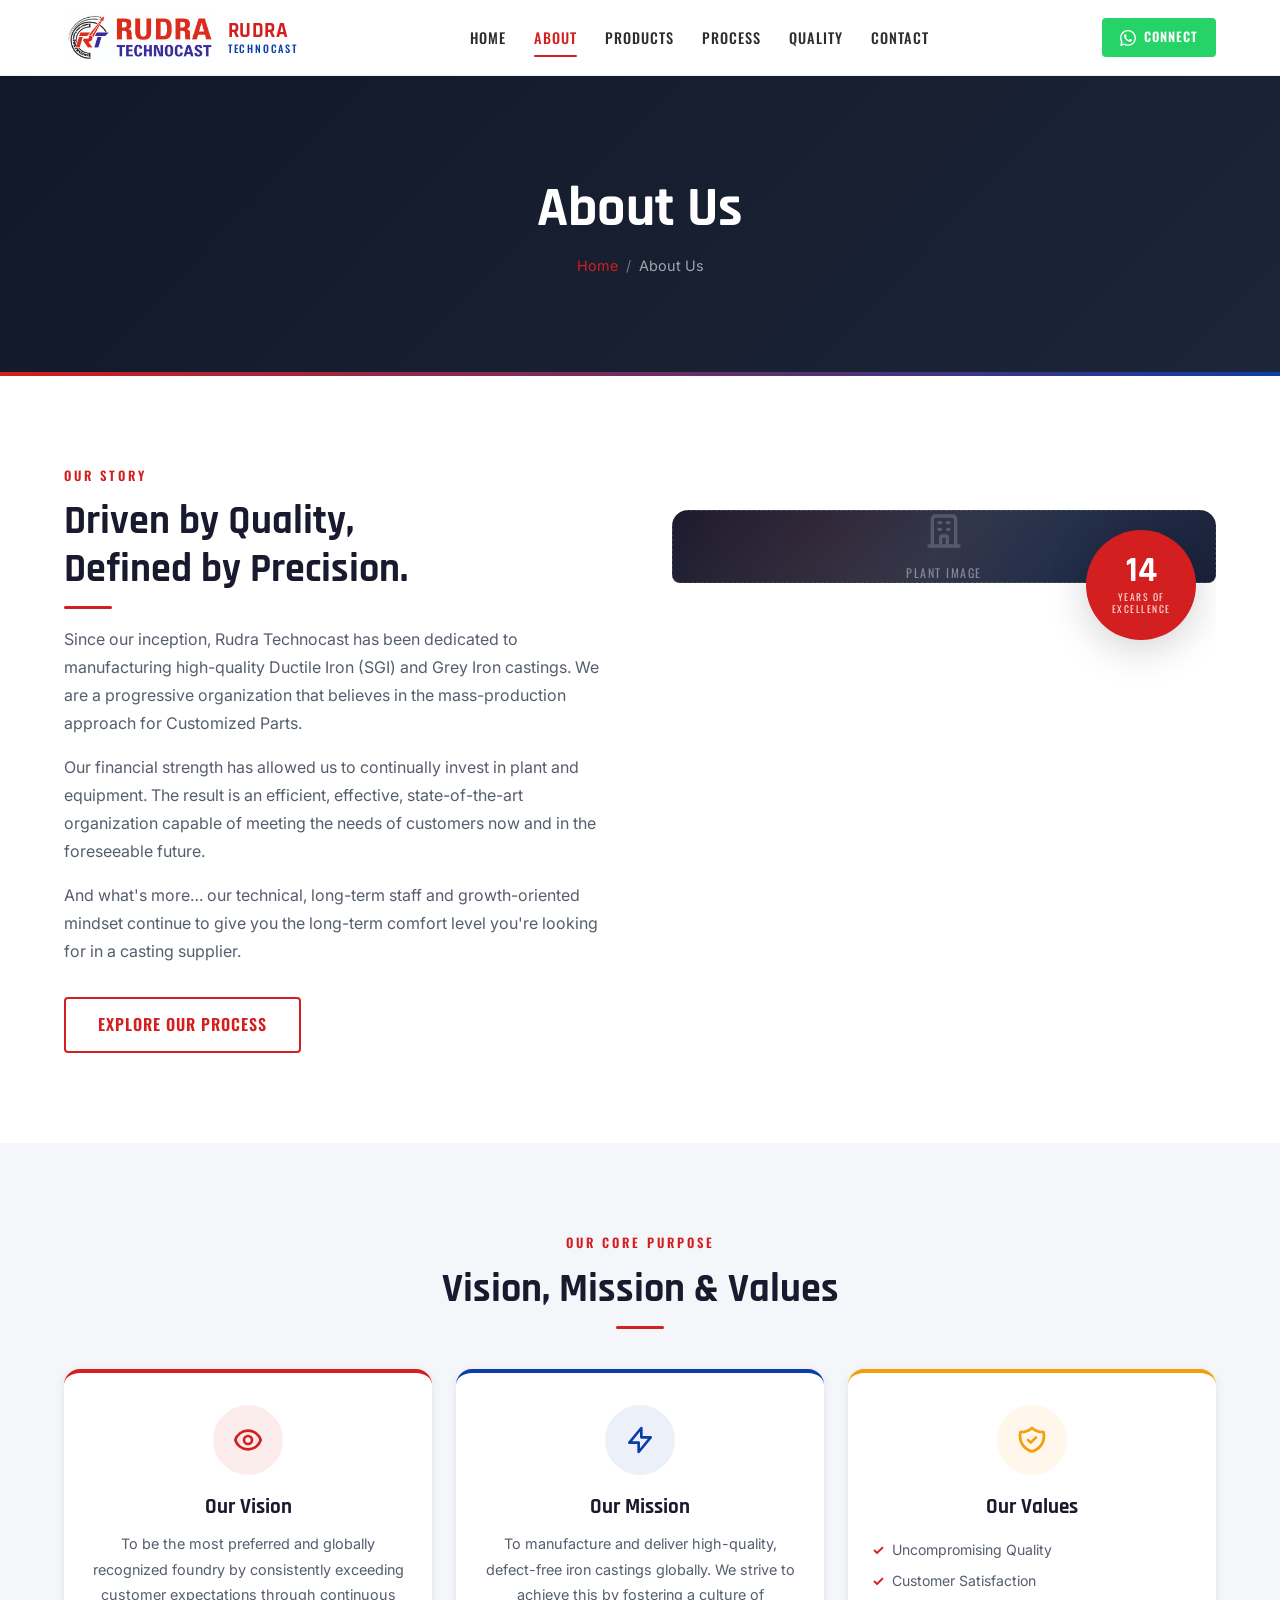
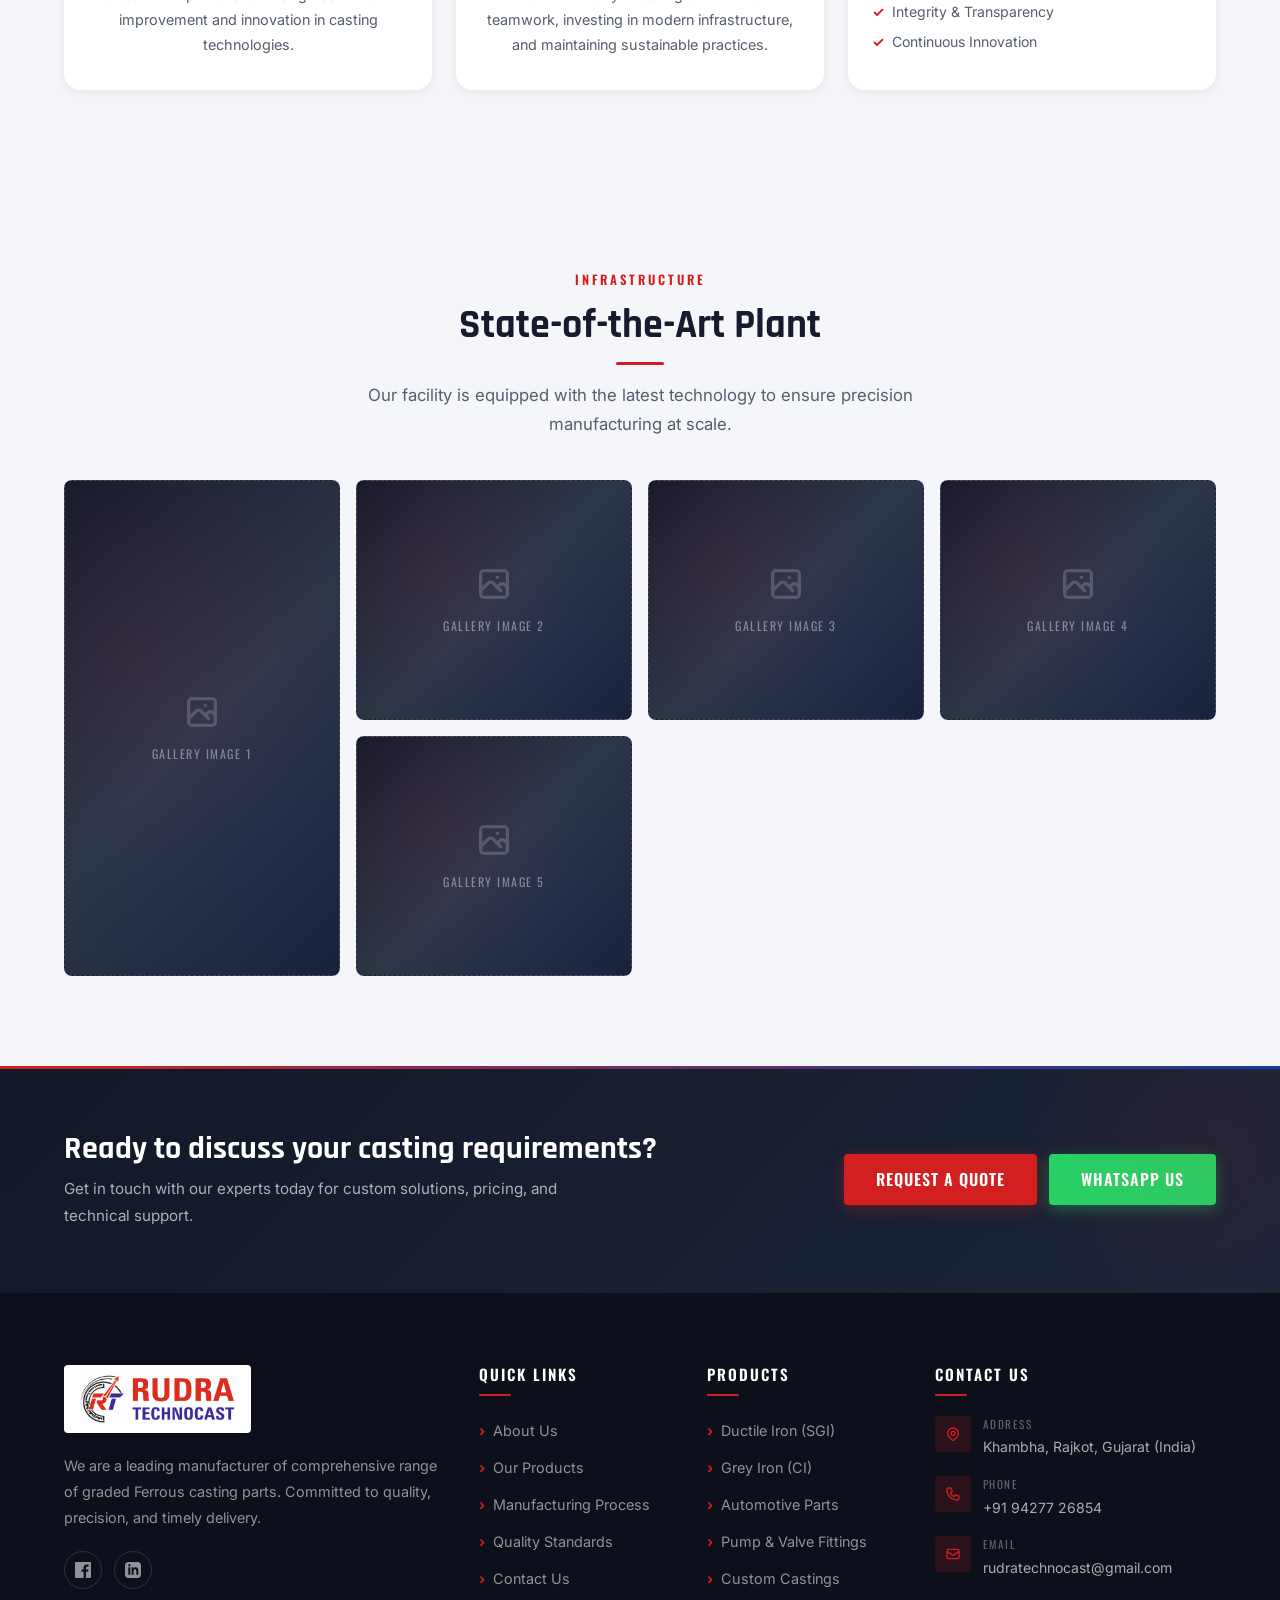
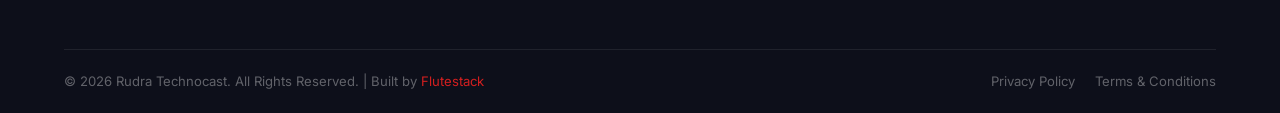
==== commit ee6072f5: "refactor: overhaul homepage hero layout with floating stats bar and update global footer with social" ====
--- a/about.html
+++ b/about.html
@@ -214,12 +214,16 @@
         <div class="footer-col footer-brand">
           <a href="index.html" class="footer-logo">
             <img src="RT LOGO.jpg.jpeg" alt="Rudra Technocast">
-            <div class="footer-logo-text">
-              <span class="name">RUDRA</span>
-              <span class="tagline">TECHNOCAST</span>
-            </div>
           </a>
           <p>We are a leading manufacturer of comprehensive range of graded Ferrous casting parts. Committed to quality, precision, and timely delivery.</p>
+          <div class="footer-social">
+            <a href="#" class="footer-social-btn" aria-label="Facebook">
+              <svg xmlns="http://www.w3.org/2000/svg" fill="currentColor" viewBox="0 0 24 24"><path d="M22.675 0h-21.35c-.732 0-1.325.593-1.325 1.325v21.351c0 .731.593 1.324 1.325 1.324h11.495v-9.294h-3.128v-3.622h3.128v-2.671c0-3.1 1.893-4.788 4.659-4.788 1.325 0 2.463.099 2.795.143v3.24l-1.918.001c-1.504 0-1.795.715-1.795 1.763v2.313h3.587l-.467 3.622h-3.12v9.293h6.116c.73 0 1.323-.593 1.323-1.325v-21.35c0-.732-.593-1.325-1.325-1.325z"/></svg>
+            </a>
+            <a href="#" class="footer-social-btn" aria-label="LinkedIn">
+              <svg xmlns="http://www.w3.org/2000/svg" fill="currentColor" viewBox="0 0 24 24"><path d="M19 0h-14c-2.761 0-5 2.239-5 5v14c0 2.761 2.239 5 5 5h14c2.762 0 5-2.239 5-5v-14c0-2.761-2.238-5-5-5zm-11 19h-3v-11h3v11zm-1.5-12.268c-.966 0-1.75-.79-1.75-1.764s.784-1.764 1.75-1.764 1.75.79 1.75 1.764-.783 1.764-1.75 1.764zm13.5 12.268h-3v-5.604c0-3.368-4-3.113-4 0v5.604h-3v-11h3v1.765c1.396-2.586 7-2.777 7 2.476v6.759z"/></svg>
+            </a>
+          </div>
         </div>
 
         <div class="footer-col">
@@ -230,6 +234,17 @@
             <a href="process.html">Manufacturing Process</a>
             <a href="quality.html">Quality Standards</a>
             <a href="contact.html">Contact Us</a>
+          </div>
+        </div>
+
+        <div class="footer-col">
+          <h4>Products</h4>
+          <div class="footer-links">
+            <a href="products.html">Ductile Iron (SGI)</a>
+            <a href="products.html">Grey Iron (CI)</a>
+            <a href="products.html">Automotive Parts</a>
+            <a href="products.html">Pump & Valve Fittings</a>
+            <a href="products.html">Custom Castings</a>
           </div>
         </div>
 
@@ -250,11 +265,22 @@
                 <a href="tel:+919427726854">+91 94277 26854</a>
               </div>
             </div>
+            <div class="footer-contact-item">
+              <div class="icon"><svg xmlns="http://www.w3.org/2000/svg" fill="none" viewBox="0 0 24 24" stroke="currentColor" stroke-width="2"><path stroke-linecap="round" stroke-linejoin="round" d="M3 8l7.89 5.26a2 2 0 002.22 0L21 8M5 19h14a2 2 0 002-2V7a2 2 0 00-2-2H5a2 2 0 00-2 2v10a2 2 0 002 2z"/></svg></div>
+              <div class="info">
+                <span class="label">Email</span>
+                <a href="mailto:rudratechnocast@gmail.com">rudratechnocast@gmail.com</a>
+              </div>
+            </div>
           </div>
         </div>
       </div>
       <div class="footer-bottom">
-        <p>&copy; 2024 Rudra Technocast. All Rights Reserved.</p>
+        <p>&copy; 2026 Rudra Technocast. All Rights Reserved. | Built by <a href="https://flutestack.in/" target="_blank" rel="noopener">Flutestack</a></p>
+        <div class="footer-bottom-links">
+          <a href="#">Privacy Policy</a>
+          <a href="#">Terms & Conditions</a>
+        </div>
       </div>
     </div>
   </footer>
--- a/css/footer.css
+++ b/css/footer.css
@@ -82,9 +82,12 @@
 }
 
 .footer-logo img {
-  height: 50px;
+  height: 68px;
   width: auto;
-  filter: brightness(0) invert(1);
+  background: var(--white);
+  padding: 6px 12px;
+  border-radius: var(--r-sm);
+  object-fit: contain;
 }
 
 .footer-logo-text .name {
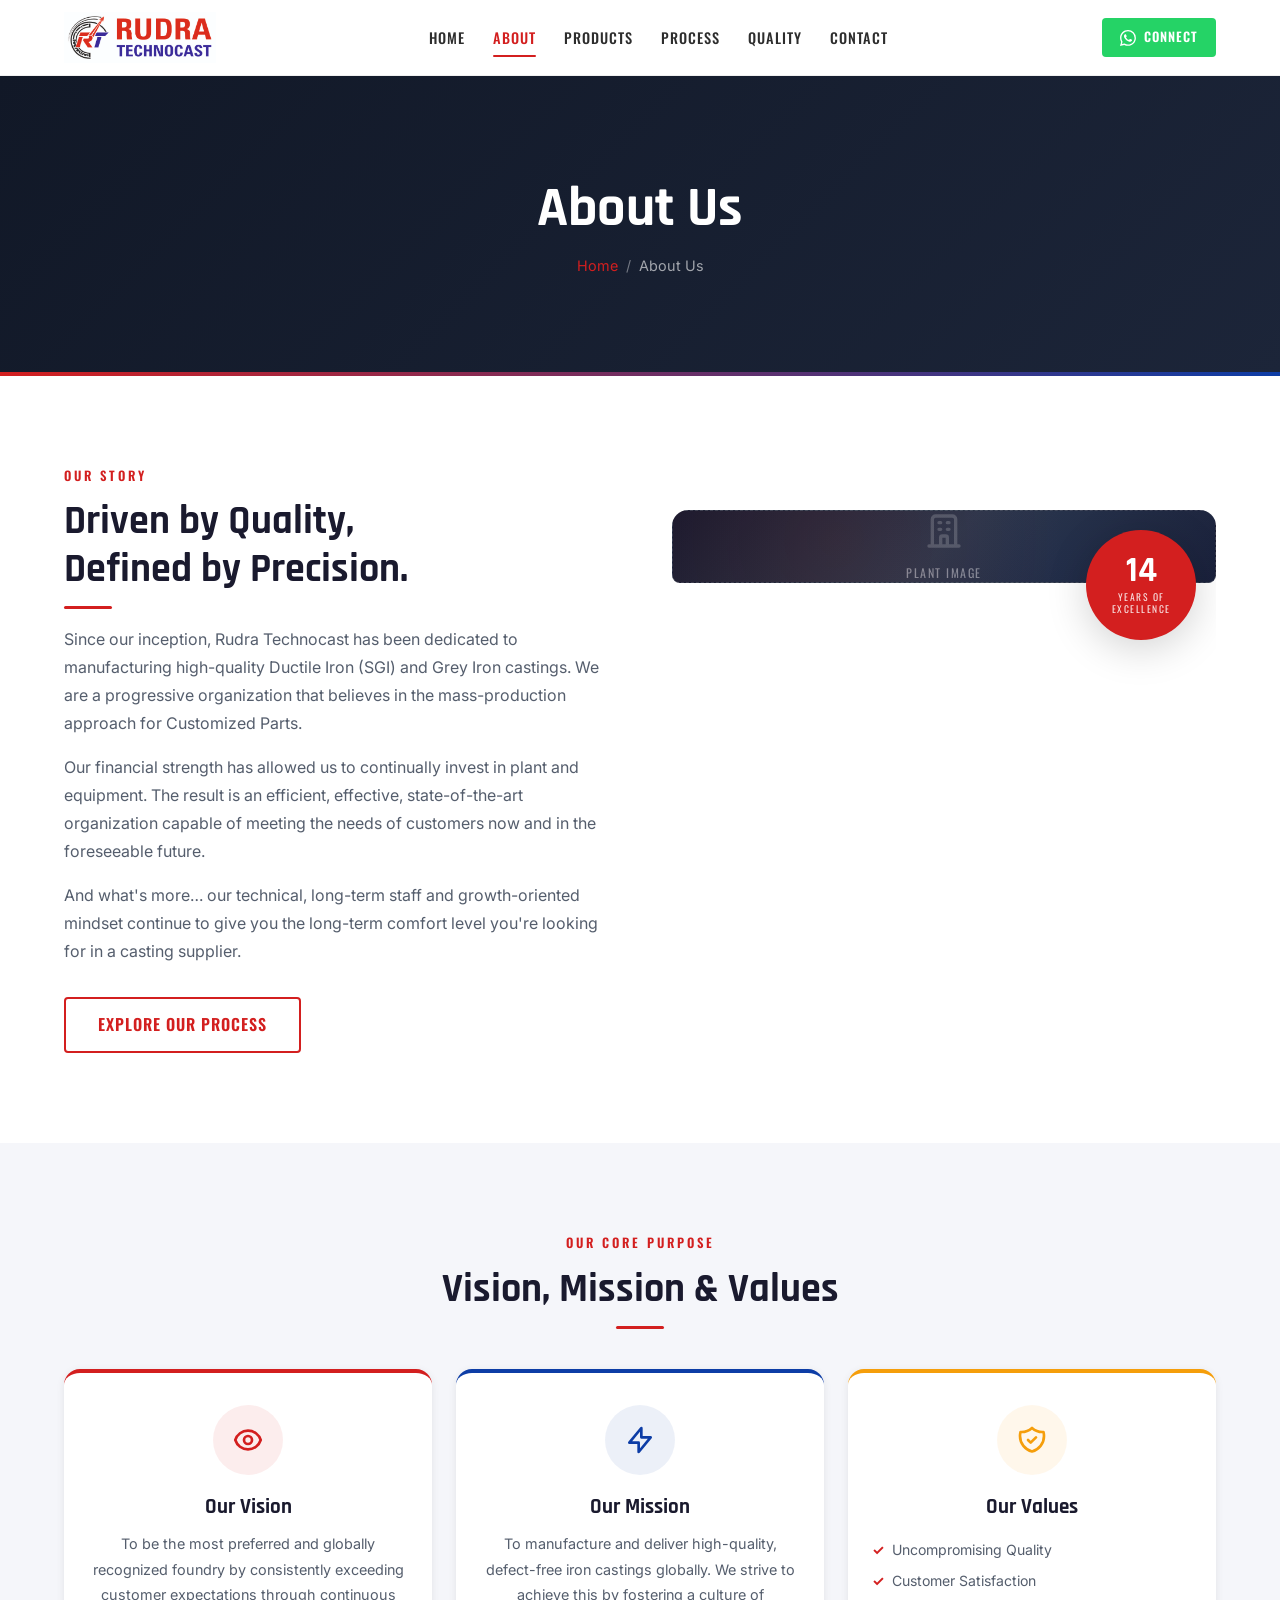
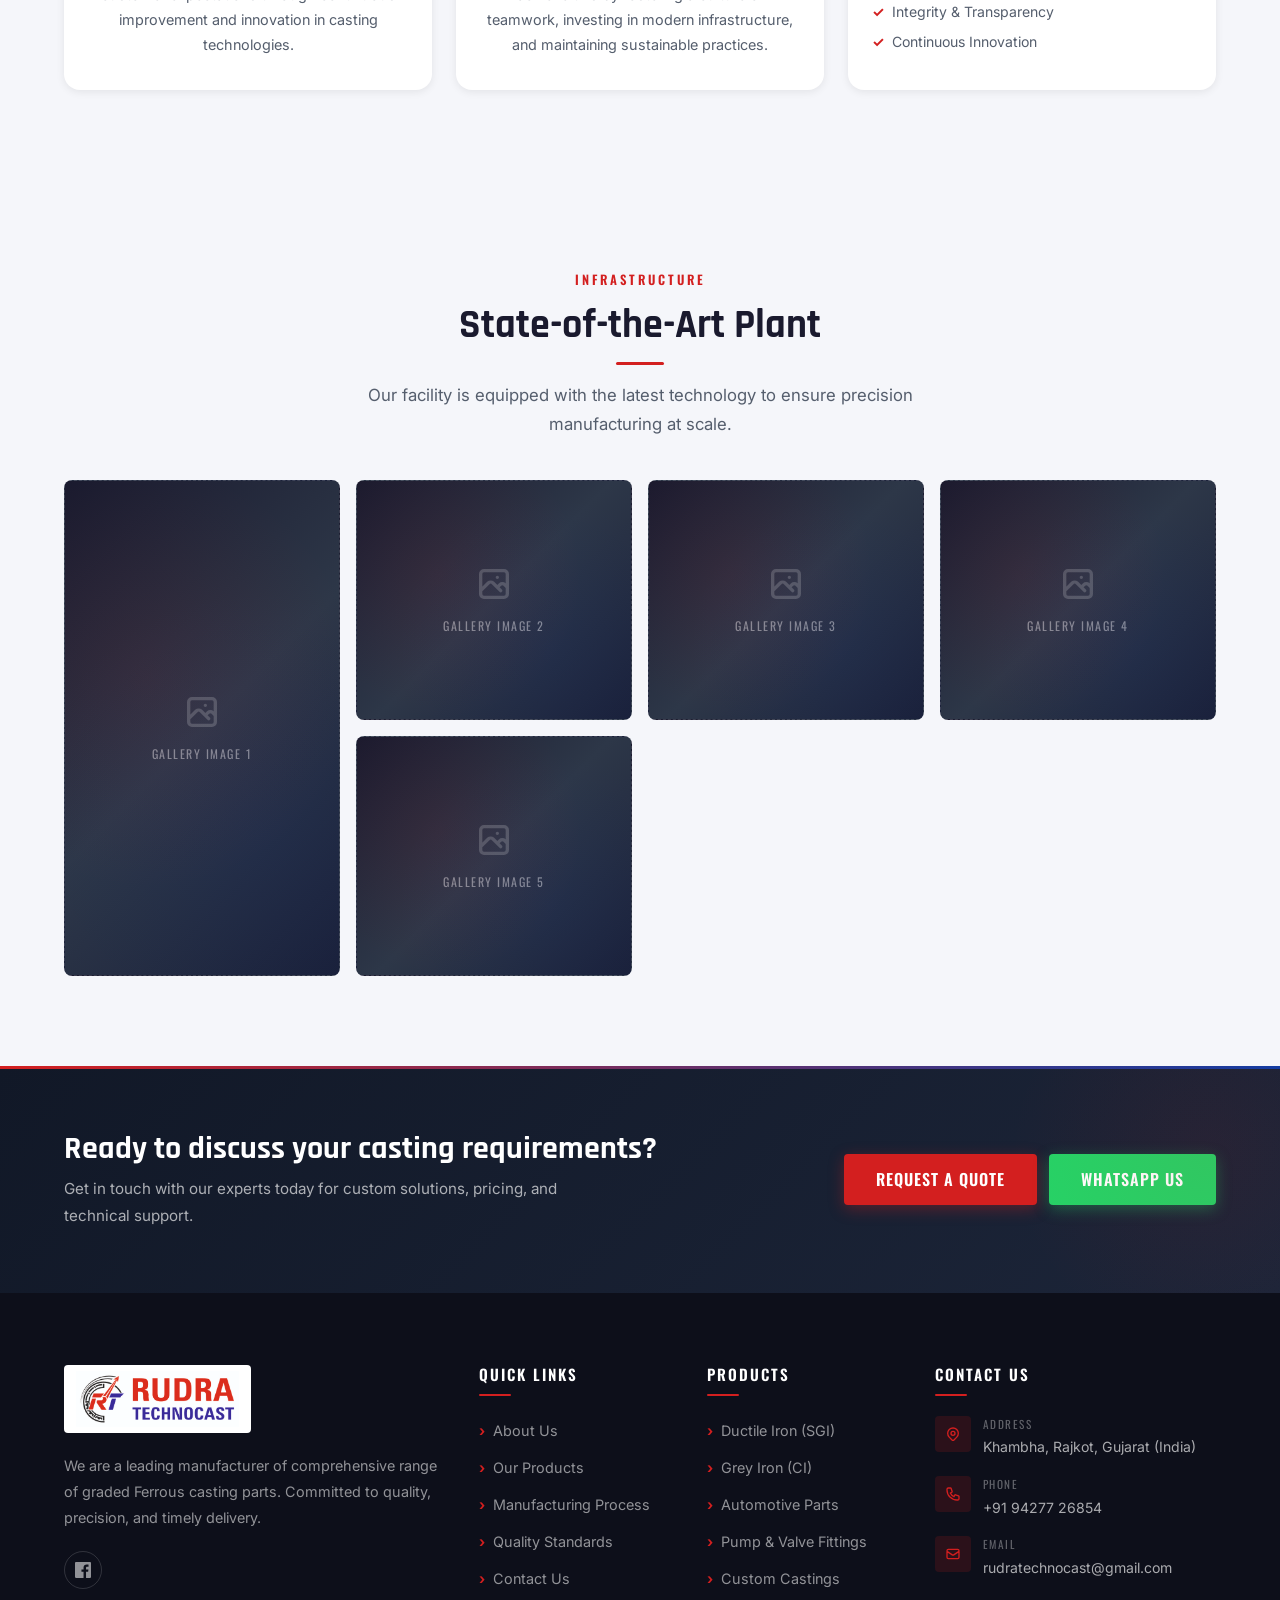
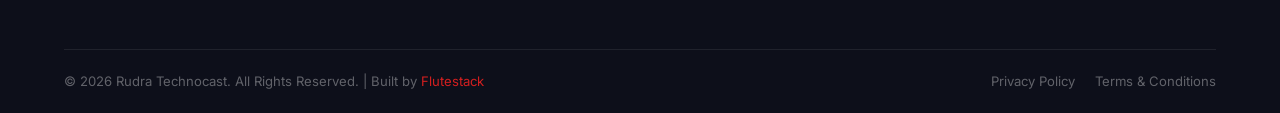
==== commit 98617295: "feat: integrate product gallery, implement product data management, and update site-wide styling and" ====
--- a/about.html
+++ b/about.html
@@ -9,6 +9,7 @@
   <link rel="stylesheet" href="css/header.css">
   <link rel="stylesheet" href="css/footer.css">
   <link rel="stylesheet" href="css/pages/about.css">
+  <link rel="icon" type="image/png" href="favicon.png">
 </head>
 <body>
 
@@ -19,7 +20,7 @@
   <aside id="mobile-sidebar" class="mobile-sidebar">
     <div class="sidebar-header">
       <a href="index.html" class="sidebar-logo">
-        <img src="RT LOGO.jpg.jpeg" alt="Rudra Technocast">
+        <img src="RT LOGO.jpg.jpeg" alt="Rudra Technocast" width="93" height="32">
       </a>
       <button id="sidebar-close" class="sidebar-close" aria-label="Close menu">
         <svg xmlns="http://www.w3.org/2000/svg" fill="none" viewBox="0 0 24 24" stroke="currentColor" stroke-width="2">
@@ -41,11 +42,7 @@
   <header id="site-header">
     <div class="container header-inner">
       <a href="index.html" class="site-logo">
-        <img src="RT LOGO.jpg.jpeg" alt="Rudra Technocast">
-        <div class="logo-text">
-          <span class="name">RUDRA</span>
-          <span class="tagline">TECHNOCAST</span>
-        </div>
+        <img src="RT LOGO.jpg.jpeg" alt="Rudra Technocast" width="152" height="52">
       </a>
 
       <nav class="desktop-nav">
@@ -219,9 +216,6 @@
           <div class="footer-social">
             <a href="#" class="footer-social-btn" aria-label="Facebook">
               <svg xmlns="http://www.w3.org/2000/svg" fill="currentColor" viewBox="0 0 24 24"><path d="M22.675 0h-21.35c-.732 0-1.325.593-1.325 1.325v21.351c0 .731.593 1.324 1.325 1.324h11.495v-9.294h-3.128v-3.622h3.128v-2.671c0-3.1 1.893-4.788 4.659-4.788 1.325 0 2.463.099 2.795.143v3.24l-1.918.001c-1.504 0-1.795.715-1.795 1.763v2.313h3.587l-.467 3.622h-3.12v9.293h6.116c.73 0 1.323-.593 1.323-1.325v-21.35c0-.732-.593-1.325-1.325-1.325z"/></svg>
-            </a>
-            <a href="#" class="footer-social-btn" aria-label="LinkedIn">
-              <svg xmlns="http://www.w3.org/2000/svg" fill="currentColor" viewBox="0 0 24 24"><path d="M19 0h-14c-2.761 0-5 2.239-5 5v14c0 2.761 2.239 5 5 5h14c2.762 0 5-2.239 5-5v-14c0-2.761-2.238-5-5-5zm-11 19h-3v-11h3v11zm-1.5-12.268c-.966 0-1.75-.79-1.75-1.764s.784-1.764 1.75-1.764 1.75.79 1.75 1.764-.783 1.764-1.75 1.764zm13.5 12.268h-3v-5.604c0-3.368-4-3.113-4 0v5.604h-3v-11h3v1.765c1.396-2.586 7-2.777 7 2.476v6.759z"/></svg>
             </a>
           </div>
         </div>
--- a/css/style.css
+++ b/css/style.css
@@ -83,6 +83,8 @@
   font-size: 16px;
   scroll-behavior: smooth;
   -webkit-text-size-adjust: 100%;
+  overflow-x: hidden;
+  max-width: 100%;
 }
 
 body {
@@ -91,6 +93,7 @@
   background: var(--white);
   line-height: 1.6;
   overflow-x: hidden;
+  max-width: 100%;
 }
 
 img { display: block; max-width: 100%; height: auto; }
--- a/css/header.css
+++ b/css/header.css
@@ -207,15 +207,22 @@
   align-items: center;
   justify-content: space-between;
   padding: var(--sp-4) var(--sp-5);
-  border-bottom: 1px solid var(--gray-200);
+  border-bottom: 1px solid rgba(255,255,255,.08);
   background: var(--dark);
   flex-shrink: 0;
 }
 
+.sidebar-logo {
+  display: inline-flex;
+  align-items: center;
+  background: var(--white);
+  padding: 6px 12px;
+  border-radius: var(--r-sm);
+}
+
 .sidebar-logo img {
-  height: 44px;
+  height: 32px;
   width: auto;
-  filter: brightness(0) invert(1);
 }
 
 .sidebar-close {
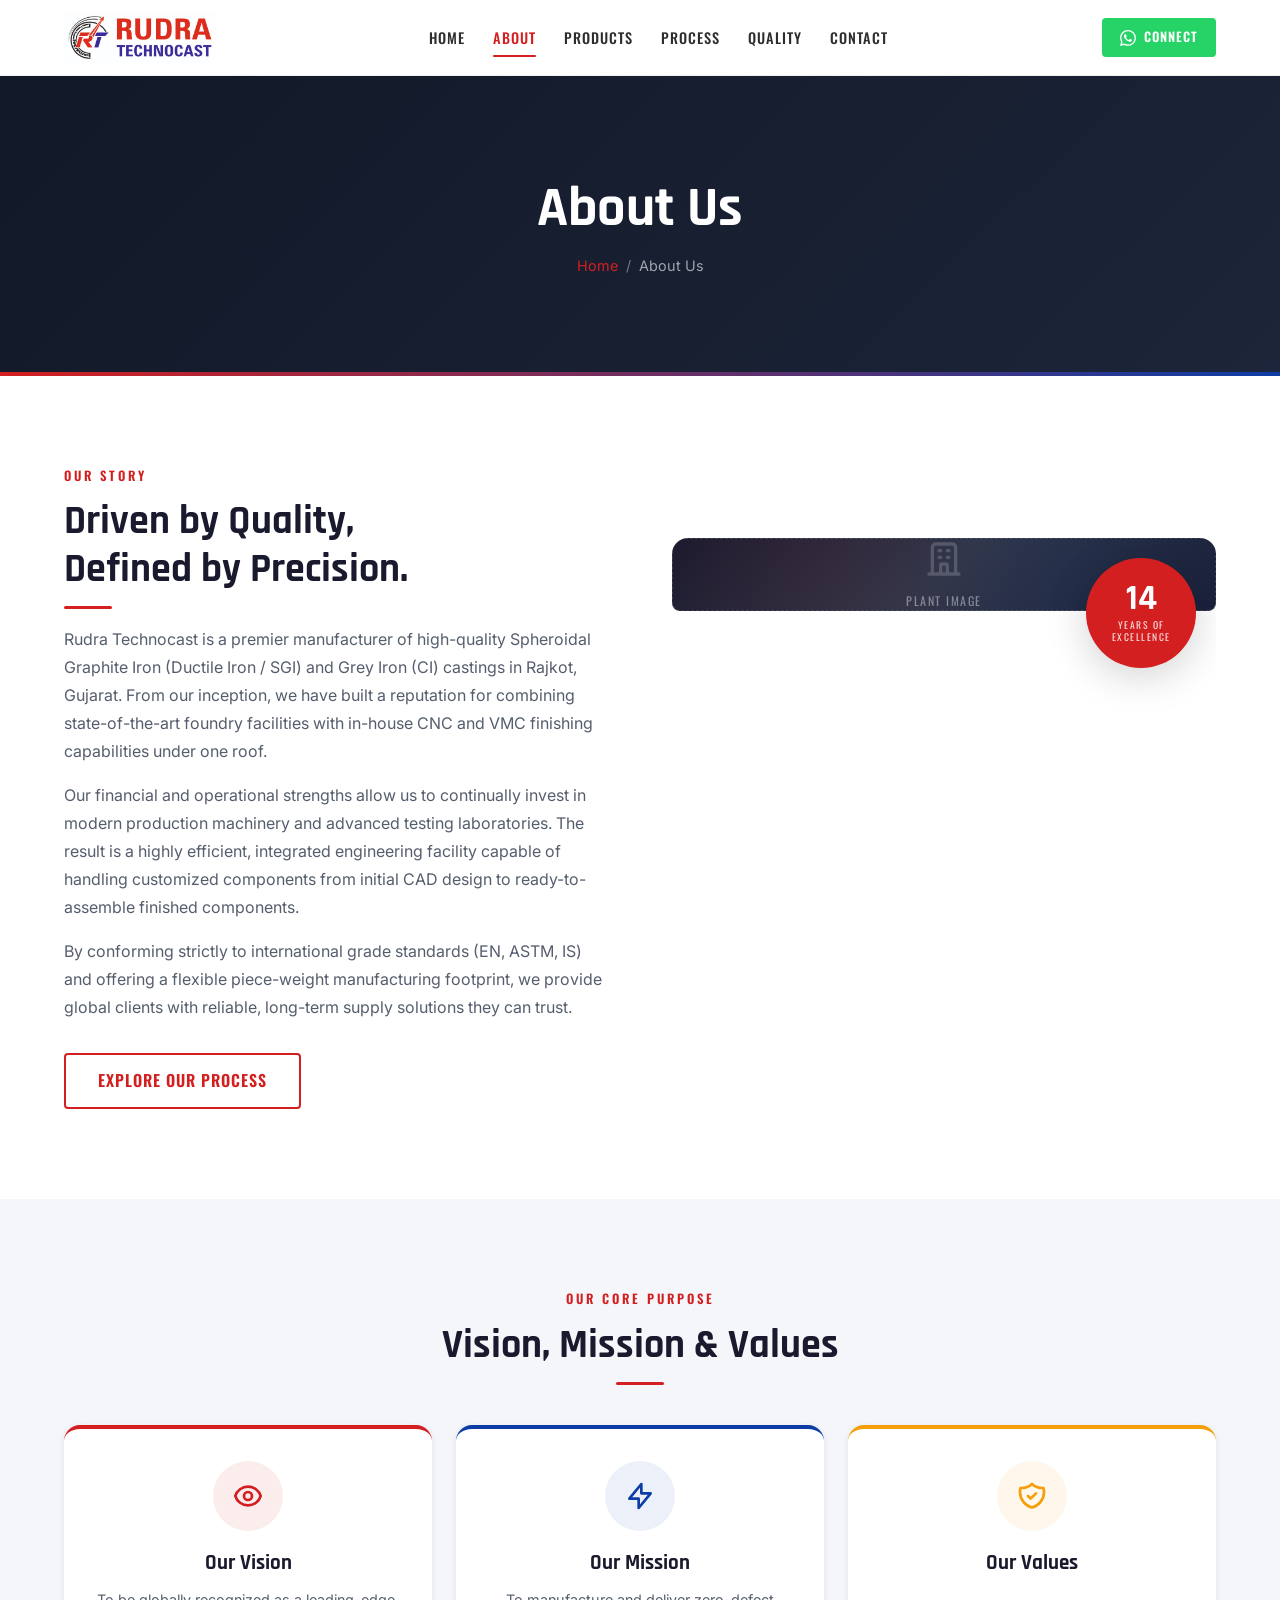
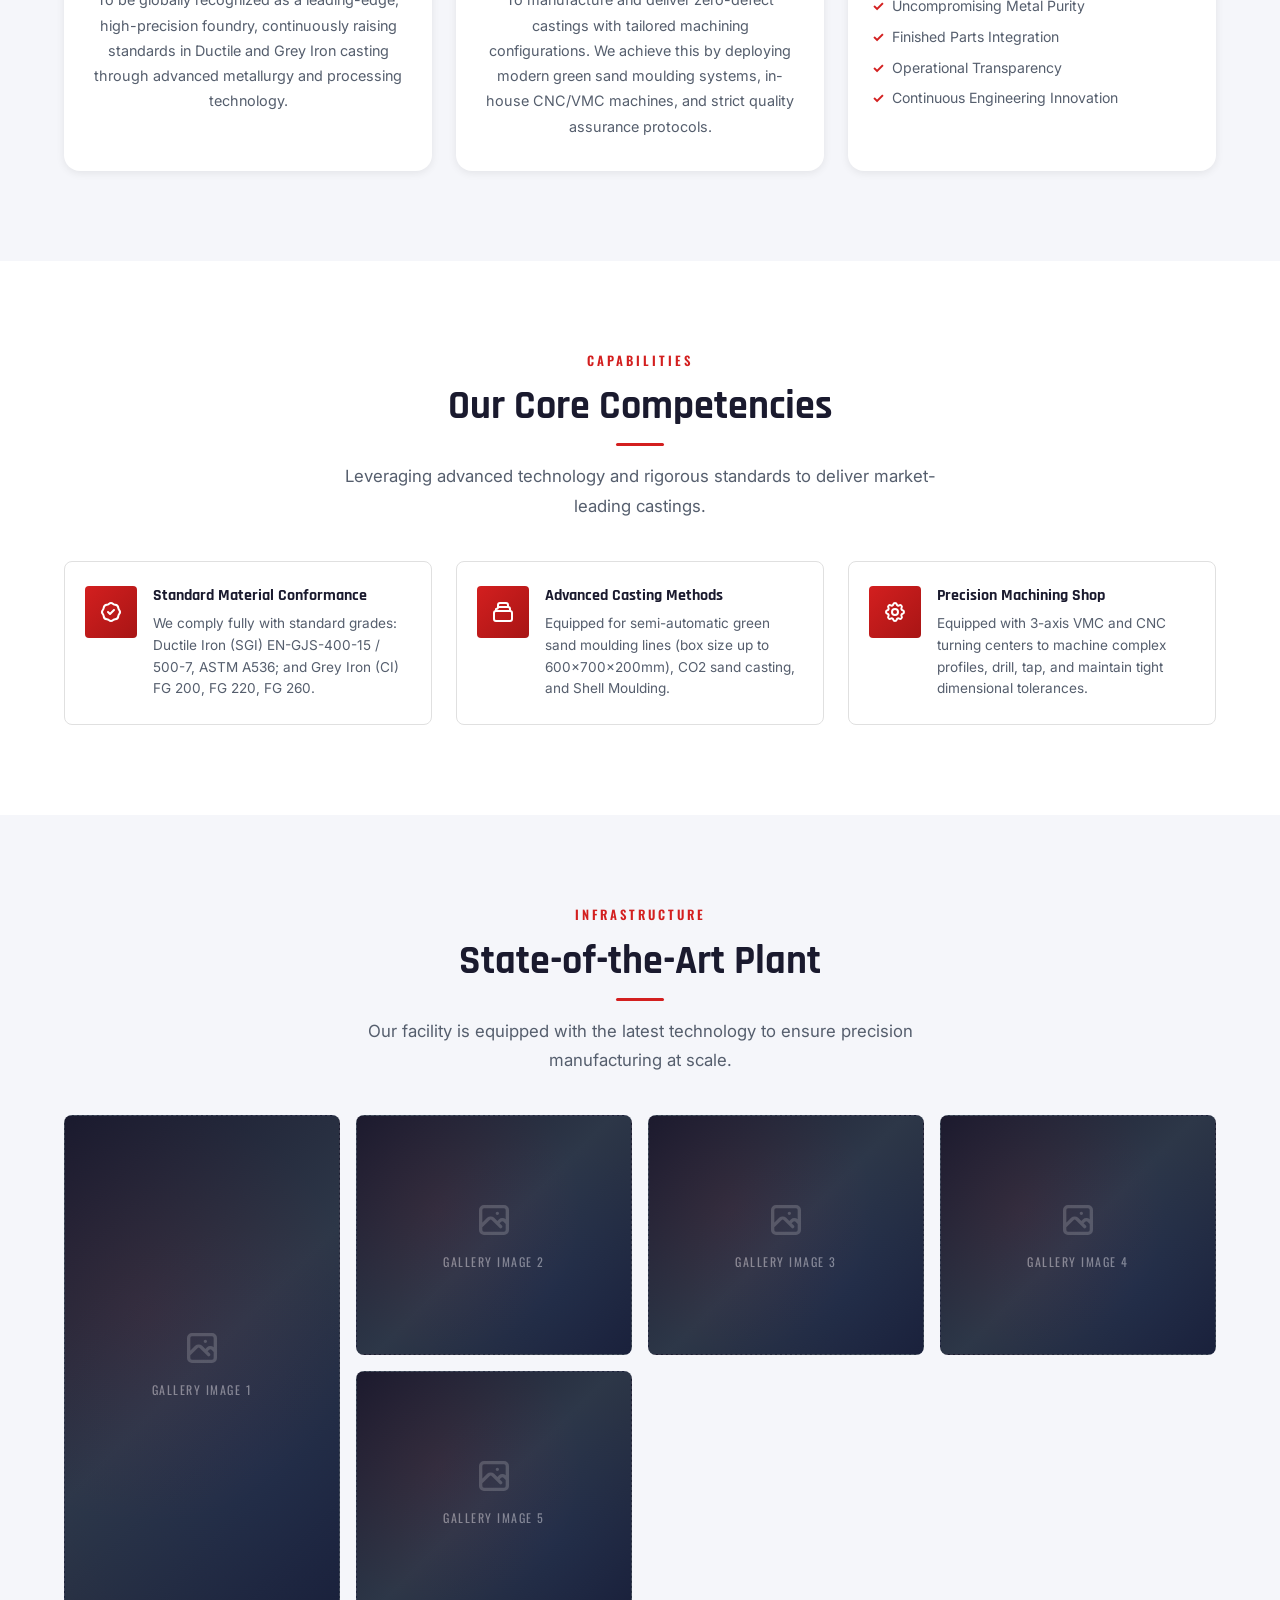
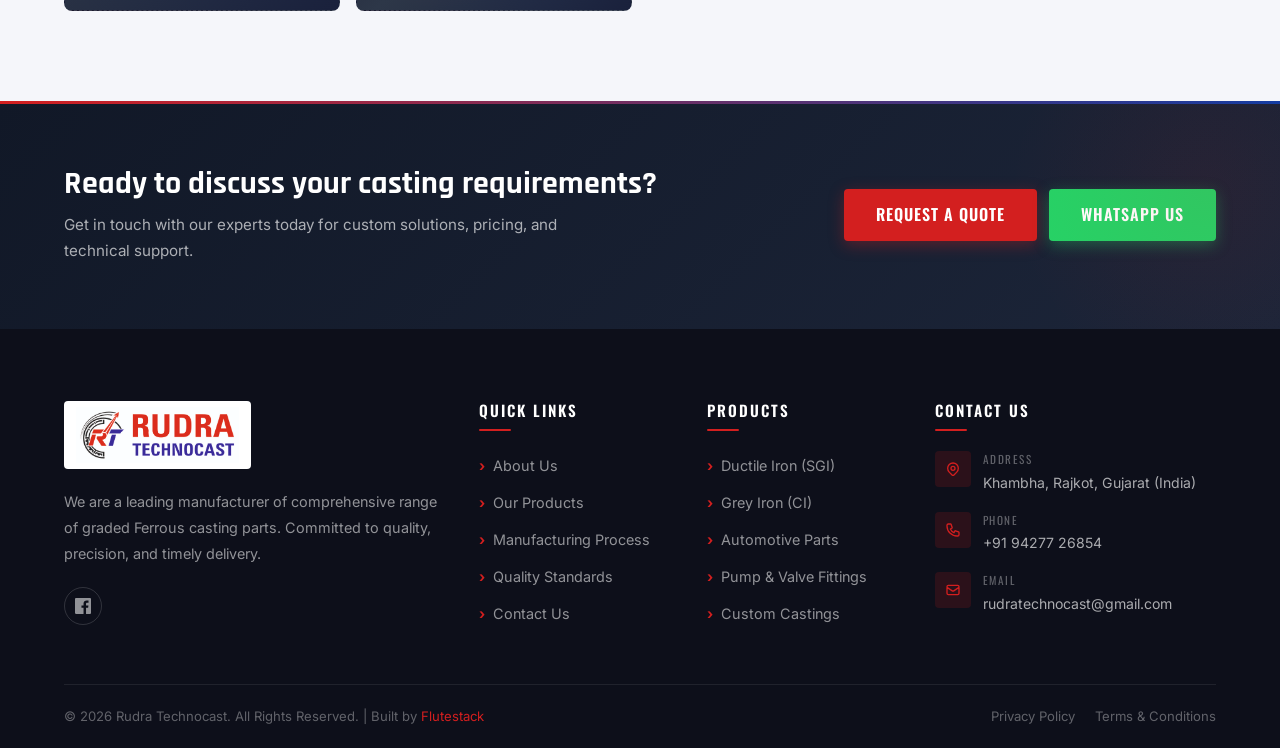
==== commit 2c1e2d17: "feat: update about page content with core competencies and add industry-served section styles" ====
--- a/about.html
+++ b/about.html
@@ -83,9 +83,9 @@
         <div class="about-story-text fade-in-left">
           <span class="section-label">Our Story</span>
           <h2 class="section-title">Driven by Quality,<br>Defined by Precision.</h2>
-          <p>Since our inception, Rudra Technocast has been dedicated to manufacturing high-quality Ductile Iron (SGI) and Grey Iron castings. We are a progressive organization that believes in the mass-production approach for Customized Parts.</p>
-          <p>Our financial strength has allowed us to continually invest in plant and equipment. The result is an efficient, effective, state-of-the-art organization capable of meeting the needs of customers now and in the foreseeable future.</p>
-          <p>And what's more… our technical, long-term staff and growth-oriented mindset continue to give you the long-term comfort level you're looking for in a casting supplier.</p>
+          <p>Rudra Technocast is a premier manufacturer of high-quality Spheroidal Graphite Iron (Ductile Iron / SGI) and Grey Iron (CI) castings in Rajkot, Gujarat. From our inception, we have built a reputation for combining state-of-the-art foundry facilities with in-house CNC and VMC finishing capabilities under one roof.</p>
+          <p>Our financial and operational strengths allow us to continually invest in modern production machinery and advanced testing laboratories. The result is a highly efficient, integrated engineering facility capable of handling customized components from initial CAD design to ready-to-assemble finished components.</p>
+          <p>By conforming strictly to international grade standards (EN, ASTM, IS) and offering a flexible piece-weight manufacturing footprint, we provide global clients with reliable, long-term supply solutions they can trust.</p>
           <a href="process.html" class="btn btn-outline-red">Explore Our Process</a>
         </div>
         <div class="about-story-img fade-in-right">
@@ -116,7 +116,7 @@
             <svg xmlns="http://www.w3.org/2000/svg" fill="none" viewBox="0 0 24 24" stroke="currentColor" stroke-width="2"><path stroke-linecap="round" stroke-linejoin="round" d="M15 12a3 3 0 11-6 0 3 3 0 016 0z"/><path stroke-linecap="round" stroke-linejoin="round" d="M2.458 12C3.732 7.943 7.523 5 12 5c4.478 0 8.268 2.943 9.542 7-1.274 4.057-5.064 7-9.542 7-4.477 0-8.268-2.943-9.542-7z"/></svg>
           </div>
           <h3>Our Vision</h3>
-          <p>To be the most preferred and globally recognized foundry by consistently exceeding customer expectations through continuous improvement and innovation in casting technologies.</p>
+          <p>To be globally recognized as a leading-edge, high-precision foundry, continuously raising standards in Ductile and Grey Iron casting through advanced metallurgy and processing technology.</p>
         </div>
 
         <div class="vm-card mission-card fade-in" style="transition-delay: 0.2s">
@@ -124,7 +124,7 @@
             <svg xmlns="http://www.w3.org/2000/svg" fill="none" viewBox="0 0 24 24" stroke="currentColor" stroke-width="2"><path stroke-linecap="round" stroke-linejoin="round" d="M13 10V3L4 14h7v7l9-11h-7z"/></svg>
           </div>
           <h3>Our Mission</h3>
-          <p>To manufacture and deliver high-quality, defect-free iron castings globally. We strive to achieve this by fostering a culture of teamwork, investing in modern infrastructure, and maintaining sustainable practices.</p>
+          <p>To manufacture and deliver zero-defect castings with tailored machining configurations. We achieve this by deploying modern green sand moulding systems, in-house CNC/VMC machines, and strict quality assurance protocols.</p>
         </div>
 
         <div class="vm-card values-card fade-in" style="transition-delay: 0.3s">
@@ -133,11 +133,57 @@
           </div>
           <h3>Our Values</h3>
           <ul class="vm-list">
-            <li>Uncompromising Quality</li>
-            <li>Customer Satisfaction</li>
-            <li>Integrity & Transparency</li>
-            <li>Continuous Innovation</li>
+            <li>Uncompromising Metal Purity</li>
+            <li>Finished Parts Integration</li>
+            <li>Operational Transparency</li>
+            <li>Continuous Engineering Innovation</li>
           </ul>
+        </div>
+      </div>
+    </div>
+  </section>
+
+  <!-- Core Competencies -->
+  <section class="section key-strengths">
+    <div class="container">
+      <div class="text-center fade-in">
+        <span class="section-label">Capabilities</span>
+        <h2 class="section-title center">Our Core Competencies</h2>
+        <p class="section-subtitle center">Leveraging advanced technology and rigorous standards to deliver market-leading castings.</p>
+      </div>
+
+      <div class="strengths-grid">
+        <!-- Competency 1 -->
+        <div class="strength-card fade-in" style="transition-delay: 0.1s">
+          <div class="strength-icon">
+            <svg xmlns="http://www.w3.org/2000/svg" fill="none" viewBox="0 0 24 24" stroke="currentColor" stroke-width="2"><path stroke-linecap="round" stroke-linejoin="round" d="M9 12l2 2 4-4M7.835 4.697a3.42 3.42 0 001.946-.806 3.42 3.42 0 014.438 0 3.42 3.42 0 001.946.806 3.42 3.42 0 013.138 3.138 3.42 3.42 0 00.806 1.946 3.42 3.42 0 010 4.438 3.42 3.42 0 00-.806 1.946 3.42 3.42 0 01-3.138 3.138 3.42 3.42 0 00-1.946.806 3.42 3.42 0 01-4.438 0 3.42 3.42 0 00-1.946-.806 3.42 3.42 0 01-3.138-3.138 3.42 3.42 0 00-.806-1.946 3.42 3.42 0 010-4.438 3.42 3.42 0 00.806-1.946 3.42 3.42 0 013.138-3.138z"/></svg>
+          </div>
+          <div class="strength-text">
+            <h4>Standard Material Conformance</h4>
+            <p>We comply fully with standard grades: Ductile Iron (SGI) EN-GJS-400-15 / 500-7, ASTM A536; and Grey Iron (CI) FG 200, FG 220, FG 260.</p>
+          </div>
+        </div>
+
+        <!-- Competency 2 -->
+        <div class="strength-card fade-in" style="transition-delay: 0.2s">
+          <div class="strength-icon">
+            <svg xmlns="http://www.w3.org/2000/svg" fill="none" viewBox="0 0 24 24" stroke="currentColor" stroke-width="2"><path stroke-linecap="round" stroke-linejoin="round" d="M19 11H5m14 0a2 2 0 012 2v6a2 2 0 01-2 2H5a2 2 0 01-2-2v-6a2 2 0 012-2m14 0V9a2 2 0 00-2-2M5 11V9a2 2 0 002-2m0 0V5a2 2 0 012-2h6a2 2 0 012 2v2M7 7h10"/></svg>
+          </div>
+          <div class="strength-text">
+            <h4>Advanced Casting Methods</h4>
+            <p>Equipped for semi-automatic green sand moulding lines (box size up to 600×700×200mm), CO2 sand casting, and Shell Moulding.</p>
+          </div>
+        </div>
+
+        <!-- Competency 3 -->
+        <div class="strength-card fade-in" style="transition-delay: 0.3s">
+          <div class="strength-icon">
+            <svg xmlns="http://www.w3.org/2000/svg" fill="none" viewBox="0 0 24 24" stroke="currentColor" stroke-width="2"><path stroke-linecap="round" stroke-linejoin="round" d="M10.325 4.317c.426-1.756 2.924-1.756 3.35 0a1.724 1.724 0 002.573 1.066c1.543-.94 3.31.826 2.37 2.37a1.724 1.724 0 001.065 2.572c1.756.426 1.756 2.924 0 3.35a1.724 1.724 0 00-1.066 2.573c.94 1.543-.826 3.31-2.37 2.37a1.724 1.724 0 00-2.572 1.065c-.426 1.756-2.924 1.756-3.35 0a1.724 1.724 0 00-2.573-1.066c-1.543.94-3.31-.826-2.37-2.37a1.724 1.724 0 00-1.065-2.572c-1.756-.426-1.756-2.924 0-3.35a1.724 1.724 0 001.066-2.573c-.94-1.543.826-3.31 2.37-2.37.996.608 2.296.07 2.572-1.065z"/><path stroke-linecap="round" stroke-linejoin="round" d="M15 12a3 3 0 11-6 0 3 3 0 016 0z"/></svg>
+          </div>
+          <div class="strength-text">
+            <h4>Precision Machining Shop</h4>
+            <p>Equipped with 3-axis VMC and CNC turning centers to machine complex profiles, drill, tap, and maintain tight dimensional tolerances.</p>
+          </div>
         </div>
       </div>
     </div>
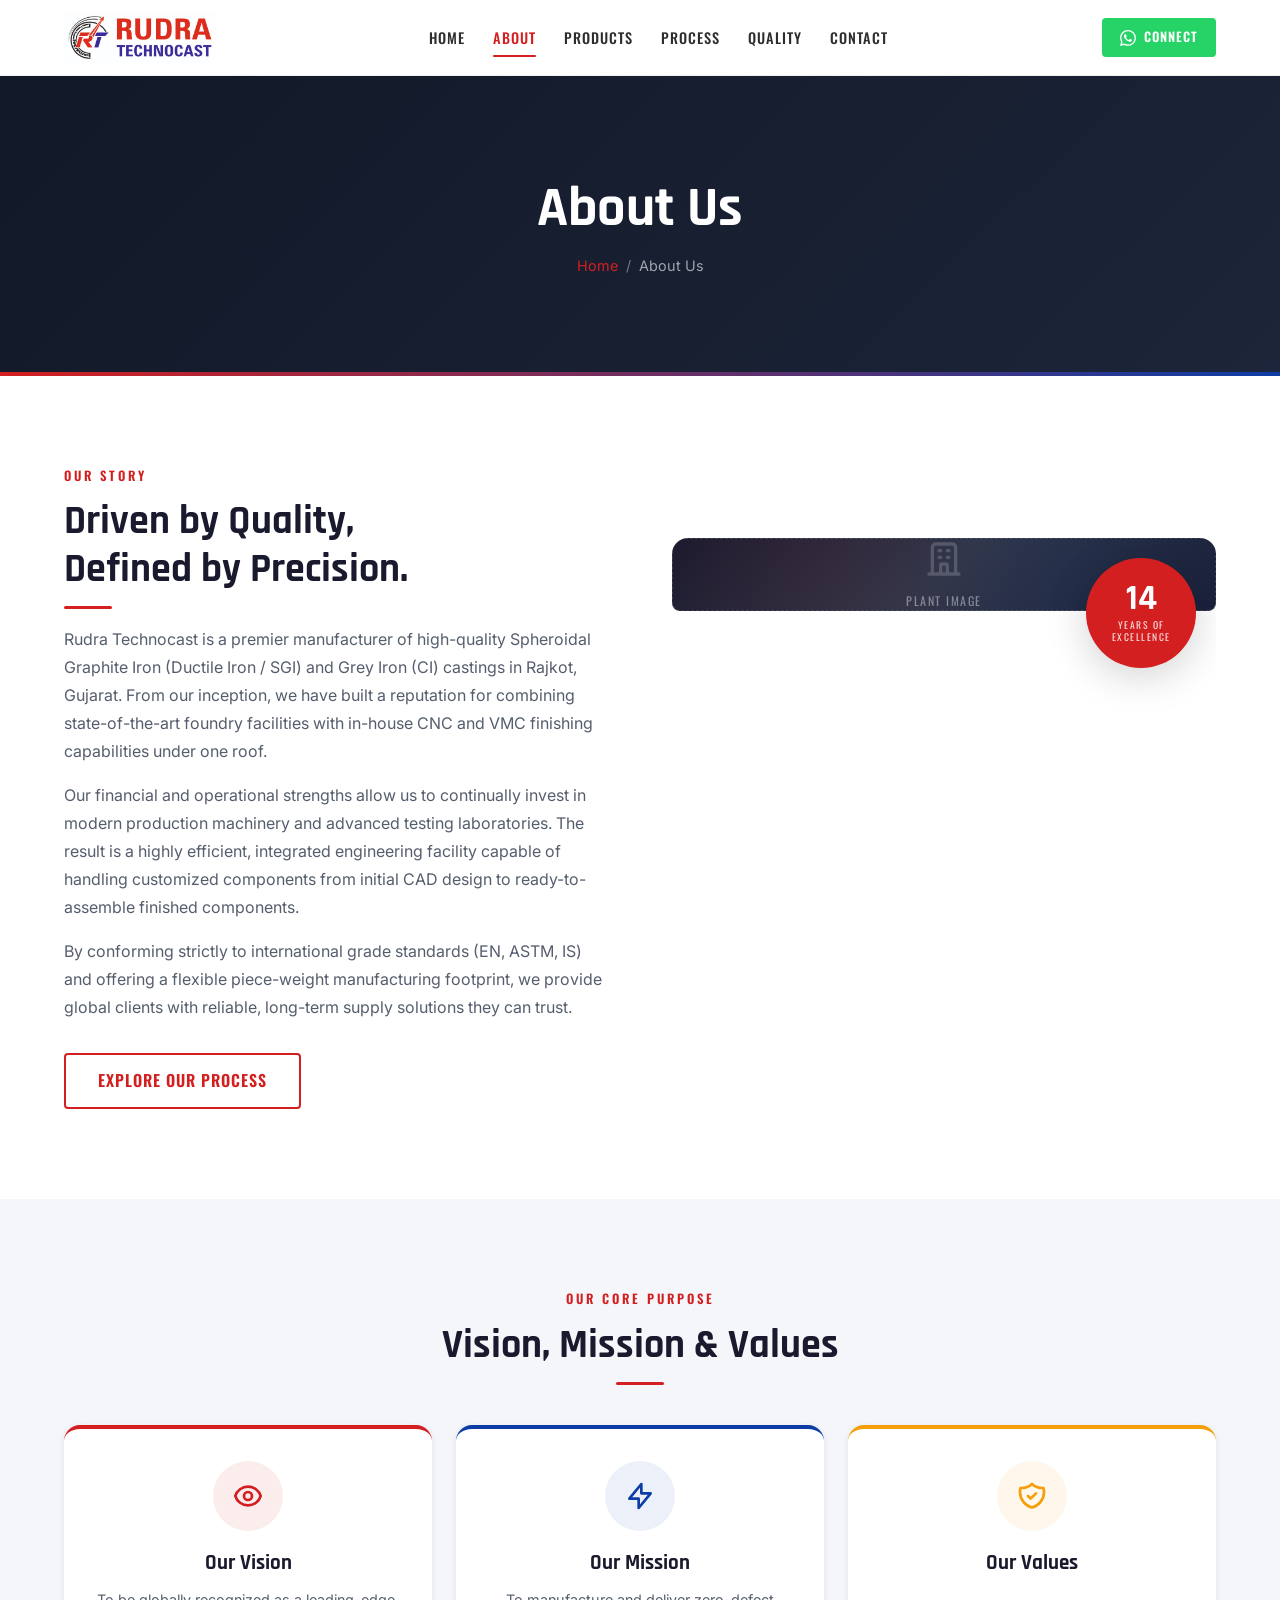
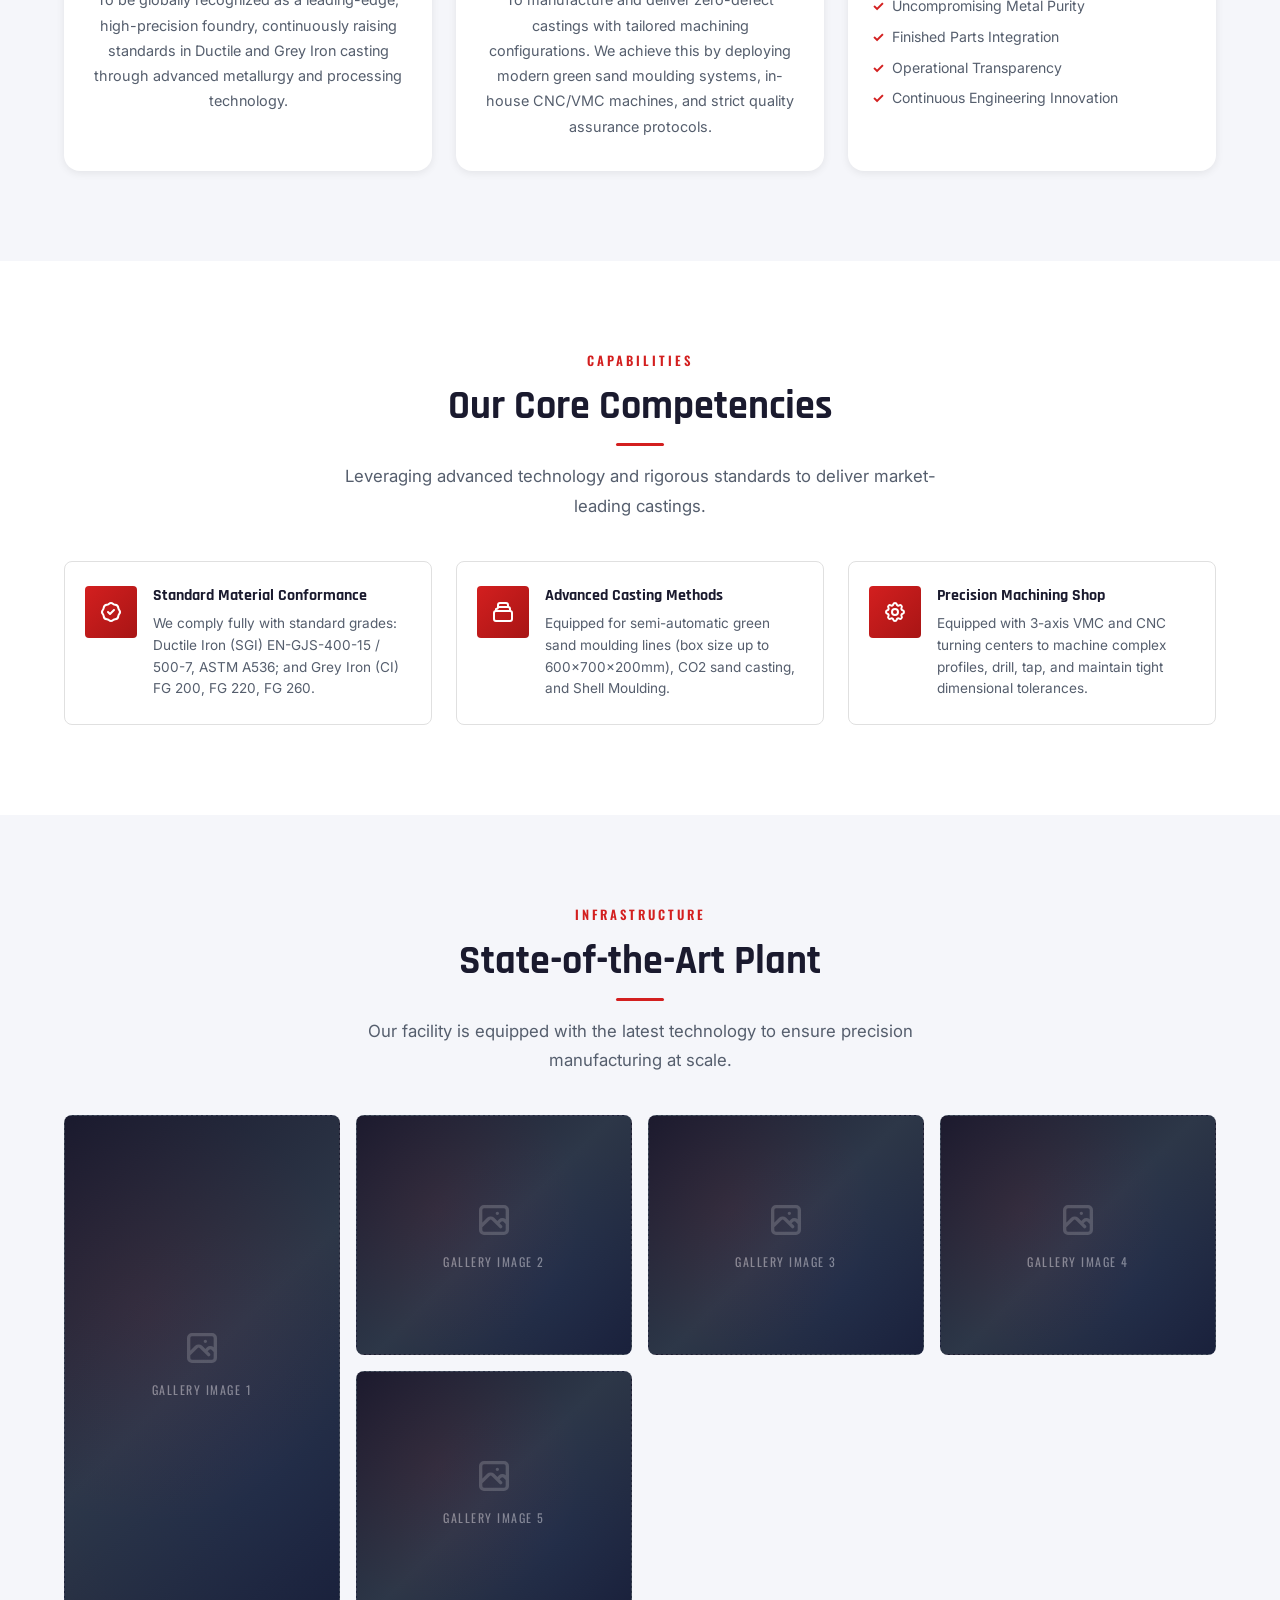
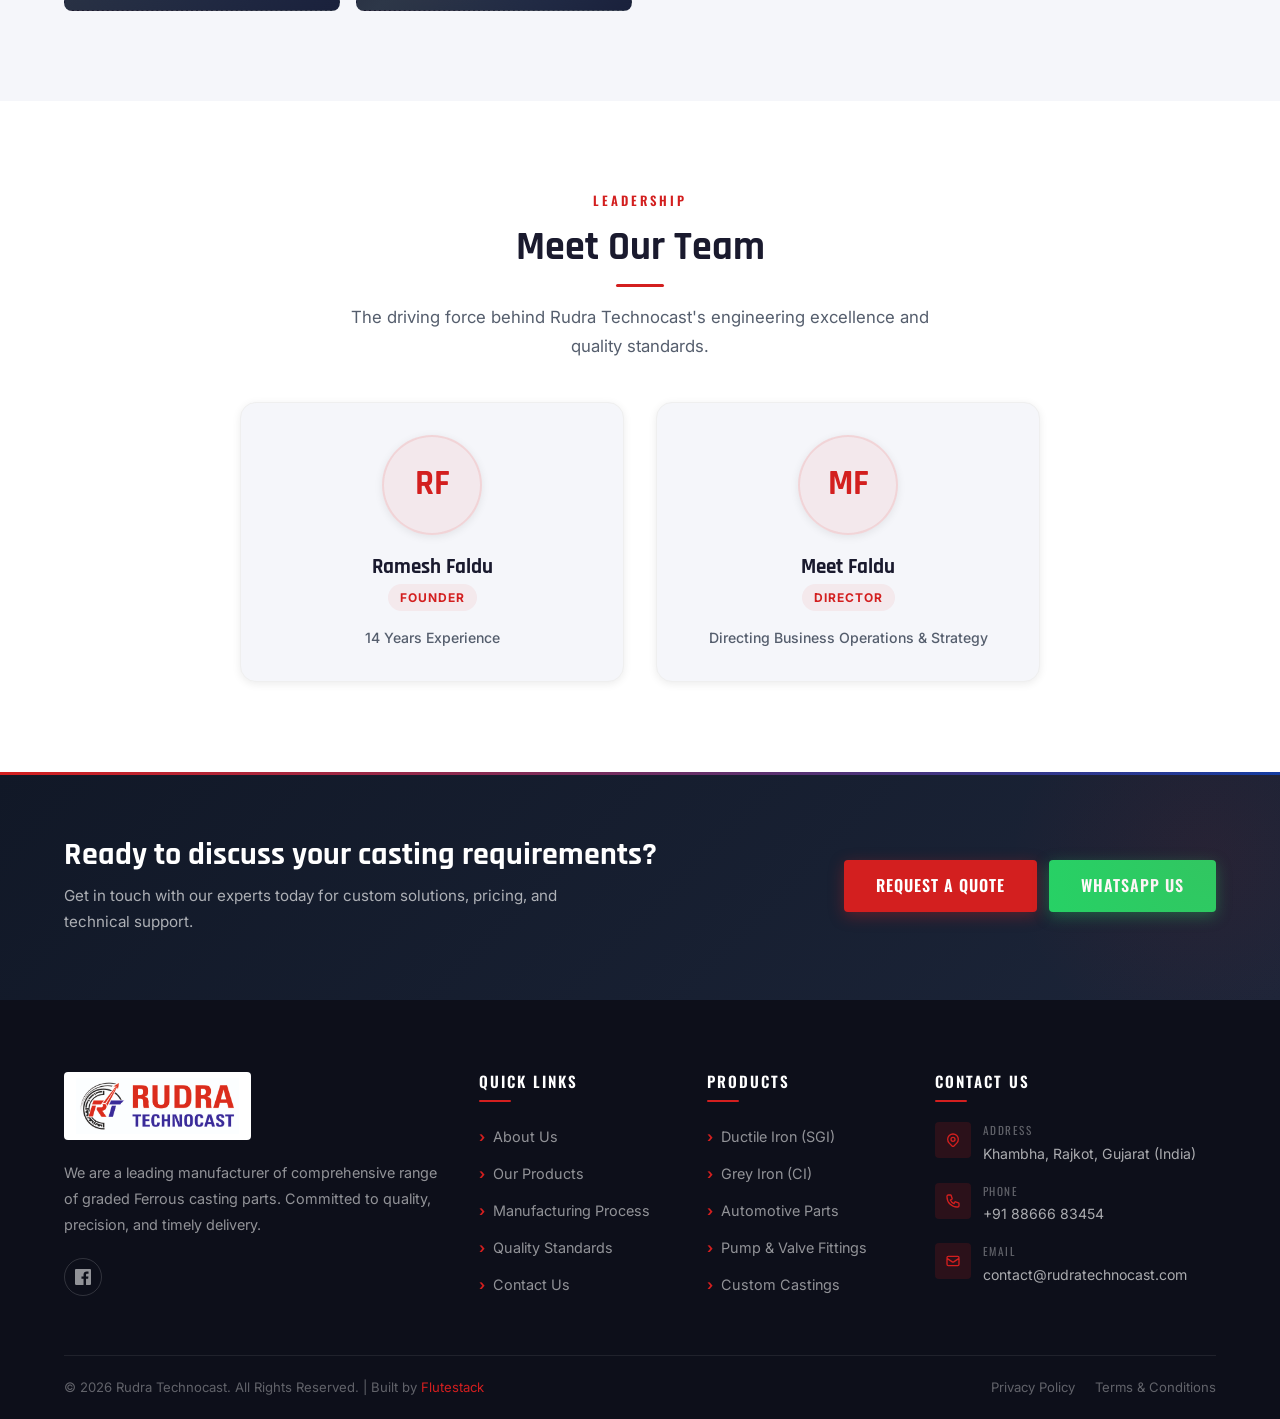
==== commit 6f6d69bc: "feat: enhance SEO with meta tags, structured data, and sitemap while updating contact information" ====
--- a/about.html
+++ b/about.html
@@ -5,11 +5,51 @@
   <meta name="viewport" content="width=device-width, initial-scale=1.0">
   <title>About Us | Rudra Technocast</title>
   <meta name="description" content="Learn about Rudra Technocast, a leading Iron Casting Manufacturer with over 14 years of experience delivering high-quality Ductile and Grey Iron parts.">
+  <meta name="robots" content="index, follow">
+  <link rel="canonical" href="https://rudratechnocast.com/about.html">
+  
+  <!-- Open Graph / Facebook -->
+  <meta property="og:type" content="website">
+  <meta property="og:title" content="About Us | Rudra Technocast">
+  <meta property="og:description" content="Learn about Rudra Technocast, a leading Iron Casting Manufacturer with over 14 years of experience delivering high-quality Ductile and Grey Iron parts.">
+  <meta property="og:url" content="https://rudratechnocast.com/about.html">
+  <meta property="og:image" content="https://rudratechnocast.com/RT%20LOGO.jpg.jpeg">
+  <meta property="og:site_name" content="Rudra Technocast">
+
+  <!-- Twitter -->
+  <meta name="twitter:card" content="summary_large_image">
+  <meta name="twitter:title" content="About Us | Rudra Technocast">
+  <meta name="twitter:description" content="Learn about Rudra Technocast, a leading Iron Casting Manufacturer with over 14 years of experience delivering high-quality Ductile and Grey Iron parts.">
+  <meta name="twitter:image" content="https://rudratechnocast.com/RT%20LOGO.jpg.jpeg">
+
   <link rel="stylesheet" href="css/style.css">
   <link rel="stylesheet" href="css/header.css">
   <link rel="stylesheet" href="css/footer.css">
   <link rel="stylesheet" href="css/pages/about.css">
   <link rel="icon" type="image/png" href="favicon.png">
+
+  <!-- Structured Data (JSON-LD) -->
+  <script type="application/ld+json">
+  {
+    "@context": "https://schema.org",
+    "@type": "AboutPage",
+    "mainEntity": {
+      "@type": "IndustrialBusiness",
+      "name": "Rudra Technocast",
+      "description": "Leading Iron Casting Manufacturer in Rajkot, Gujarat, India specializing in Ductile Iron and Grey Iron castings.",
+      "url": "https://rudratechnocast.com/",
+      "logo": "https://rudratechnocast.com/RT%20LOGO.jpg.jpeg",
+      "telephone": "+918866683454",
+      "address": {
+        "@type": "PostalAddress",
+        "streetAddress": "Khambha",
+        "addressLocality": "Lodhika, Rajkot",
+        "addressRegion": "Gujarat",
+        "addressCountry": "India"
+      }
+    }
+  }
+  </script>
 </head>
 <body>
 
@@ -55,7 +95,7 @@
       </nav>
 
       <div class="header-cta">
-        <a href="https://wa.me/919427726854" class="header-wa-btn" target="_blank" rel="noopener">
+        <a href="https://wa.me/918866683454" class="header-wa-btn" target="_blank" rel="noopener">
           <svg xmlns="http://www.w3.org/2000/svg" fill="currentColor" viewBox="0 0 16 16"><path d="M13.601 2.326A7.85 7.85 0 0 0 7.994 0C3.627 0 .068 3.558.064 7.926c0 1.399.366 2.76 1.057 3.965L0 16l4.204-1.102a7.9 7.9 0 0 0 3.79.965h.004c4.368 0 7.926-3.558 7.93-7.93A7.9 7.9 0 0 0 13.6 2.326zM7.994 14.521a6.6 6.6 0 0 1-3.356-.92l-.24-.144-2.494.654.666-2.433-.156-.251a6.56 6.56 0 0 1-1.007-3.505c0-3.626 2.957-6.584 6.591-6.584a6.56 6.56 0 0 1 4.66 1.931 6.56 6.56 0 0 1 1.928 4.66c-.004 3.639-2.961 6.592-6.592 6.592m3.615-4.934c-.197-.099-1.17-.578-1.353-.646-.182-.065-.315-.099-.445.099-.133.197-.513.646-.627.775-.114.133-.232.148-.43.05-.197-.1-.836-.308-1.592-.985-.59-.525-.985-1.175-1.103-1.372-.114-.198-.011-.304.088-.403.087-.088.197-.232.296-.346.1-.114.133-.198.198-.33.065-.134.034-.248-.015-.347-.05-.099-.445-1.076-.612-1.47-.16-.389-.323-.335-.445-.34-.114-.007-.247-.007-.38-.007a.73.73 0 0 0-.529.247c-.182.198-.691.677-.691 1.654s.71 1.916.81 2.049c.098.133 1.394 2.132 3.383 2.992.47.205.84.326 1.129.418.475.152.904.129 1.246.08.38-.058 1.171-.48 1.338-.943.164-.464.164-.86.114-.943-.049-.084-.182-.133-.38-.232z"/></svg>
           Connect
         </a>
@@ -236,6 +276,37 @@
     </div>
   </section>
 
+  <!-- Meet Our Team -->
+  <section class="section team-section">
+    <div class="container">
+      <div class="text-center fade-in">
+        <span class="section-label">Leadership</span>
+        <h2 class="section-title center">Meet Our Team</h2>
+        <p class="section-subtitle center">The driving force behind Rudra Technocast's engineering excellence and quality standards.</p>
+      </div>
+
+      <div class="team-container-centered">
+        <div class="team-grid">
+          <!-- Ramesh Faldu -->
+          <div class="team-card fade-in">
+            <div class="team-avatar">RF</div>
+            <h4>Ramesh Faldu</h4>
+            <div class="team-role">Founder</div>
+            <div class="team-experience">14 Years Experience</div>
+          </div>
+
+          <!-- Meet Faldu -->
+          <div class="team-card fade-in" style="transition-delay: 0.1s">
+            <div class="team-avatar">MF</div>
+            <h4>Meet Faldu</h4>
+            <div class="team-role">Director</div>
+            <div class="team-experience">Directing Business Operations & Strategy</div>
+          </div>
+        </div>
+      </div>
+    </div>
+  </section>
+
   <!-- Pre-Footer CTA (Same as Index) -->
   <section class="cta-strip">
     <div class="container cta-strip-inner fade-in">
@@ -245,7 +316,7 @@
       </div>
       <div class="cta-strip-btns">
         <a href="contact.html" class="btn btn-primary">Request a Quote</a>
-        <a href="https://wa.me/919427726854" class="btn btn-whatsapp" target="_blank" rel="noopener">WhatsApp Us</a>
+        <a href="https://wa.me/918866683454" class="btn btn-whatsapp" target="_blank" rel="noopener">WhatsApp Us</a>
       </div>
     </div>
   </section>
@@ -302,14 +373,14 @@
               <div class="icon"><svg xmlns="http://www.w3.org/2000/svg" fill="none" viewBox="0 0 24 24" stroke="currentColor" stroke-width="2"><path stroke-linecap="round" stroke-linejoin="round" d="M3 5a2 2 0 012-2h3.28a1 1 0 01.948.684l1.498 4.493a1 1 0 01-.502 1.21l-2.257 1.13a11.042 11.042 0 005.516 5.516l1.13-2.257a1 1 0 011.21-.502l4.493 1.498a1 1 0 01.684.949V19a2 2 0 01-2 2h-1C9.716 21 3 14.284 3 6V5z"/></svg></div>
               <div class="info">
                 <span class="label">Phone</span>
-                <a href="tel:+919427726854">+91 94277 26854</a>
+                <a href="tel:+918866683454">+91 88666 83454</a>
               </div>
             </div>
             <div class="footer-contact-item">
               <div class="icon"><svg xmlns="http://www.w3.org/2000/svg" fill="none" viewBox="0 0 24 24" stroke="currentColor" stroke-width="2"><path stroke-linecap="round" stroke-linejoin="round" d="M3 8l7.89 5.26a2 2 0 002.22 0L21 8M5 19h14a2 2 0 002-2V7a2 2 0 00-2-2H5a2 2 0 00-2 2v10a2 2 0 002 2z"/></svg></div>
               <div class="info">
                 <span class="label">Email</span>
-                <a href="mailto:rudratechnocast@gmail.com">rudratechnocast@gmail.com</a>
+                <a href="mailto:contact@rudratechnocast.com">contact@rudratechnocast.com</a>
               </div>
             </div>
           </div>
--- a/css/pages/about.css
+++ b/css/pages/about.css
@@ -228,6 +228,91 @@
 
 .gallery-overlay svg { width: 32px; height: 32px; color: var(--white); }
 
+/* ── Meet Our Team ────────────────────────────────────────── */
+.team-section { background: var(--white); }
+
+.team-container-centered {
+  max-width: 800px;
+  margin: var(--sp-10) auto 0;
+}
+
+.team-grid {
+  display: grid;
+  grid-template-columns: repeat(2, 1fr);
+  gap: var(--sp-8);
+}
+
+.team-card {
+  background: var(--off-white);
+  border-radius: var(--r-lg);
+  padding: var(--sp-8) var(--sp-6);
+  text-align: center;
+  box-shadow: var(--shadow-sm);
+  border: 1px solid var(--gray-100);
+  transition: all var(--tr-normal);
+  display: flex;
+  flex-direction: column;
+  align-items: center;
+}
+
+.team-card:hover {
+  transform: translateY(-4px);
+  box-shadow: var(--shadow-md);
+  border-color: var(--red);
+}
+
+.team-avatar {
+  width: 100px;
+  height: 100px;
+  border-radius: 50%;
+  background: rgba(211,31,31,0.06);
+  color: var(--red);
+  display: flex;
+  align-items: center;
+  justify-content: center;
+  font-family: var(--font-heading);
+  font-size: 2.2rem;
+  font-weight: 800;
+  margin-bottom: var(--sp-5);
+  border: 2px solid rgba(211,31,31,0.1);
+  box-shadow: var(--shadow-sm);
+  transition: all var(--tr-normal);
+}
+
+.team-card:hover .team-avatar {
+  background: var(--red);
+  color: var(--white);
+  border-color: var(--red);
+  box-shadow: 0 0 0 5px rgba(211,31,31,0.15);
+}
+
+.team-card h4 {
+  font-size: 1.3rem;
+  font-weight: 700;
+  color: var(--text-primary);
+  margin-bottom: var(--sp-1);
+}
+
+.team-role {
+  display: inline-block;
+  padding: 4px 12px;
+  background: rgba(211,31,31,0.06);
+  color: var(--red);
+  border-radius: 20px;
+  font-size: 0.75rem;
+  font-weight: 700;
+  text-transform: uppercase;
+  letter-spacing: 1px;
+  margin-bottom: var(--sp-4);
+}
+
+.team-experience {
+  font-size: 0.88rem;
+  color: var(--text-secondary);
+  line-height: 1.6;
+  font-weight: 500;
+}
+
 /* ── Responsive About ─────────────────────────────────────── */
 @media (max-width: 1023px) {
   .vm-grid         { grid-template-columns: repeat(2, 1fr); }
@@ -243,4 +328,5 @@
   .strengths-grid   { grid-template-columns: 1fr; }
   .gallery-grid     { grid-template-columns: 1fr; grid-template-rows: auto; }
   .gallery-item     { height: 200px; }
-}
+  .team-grid        { grid-template-columns: 1fr; gap: var(--sp-6); }
+}
